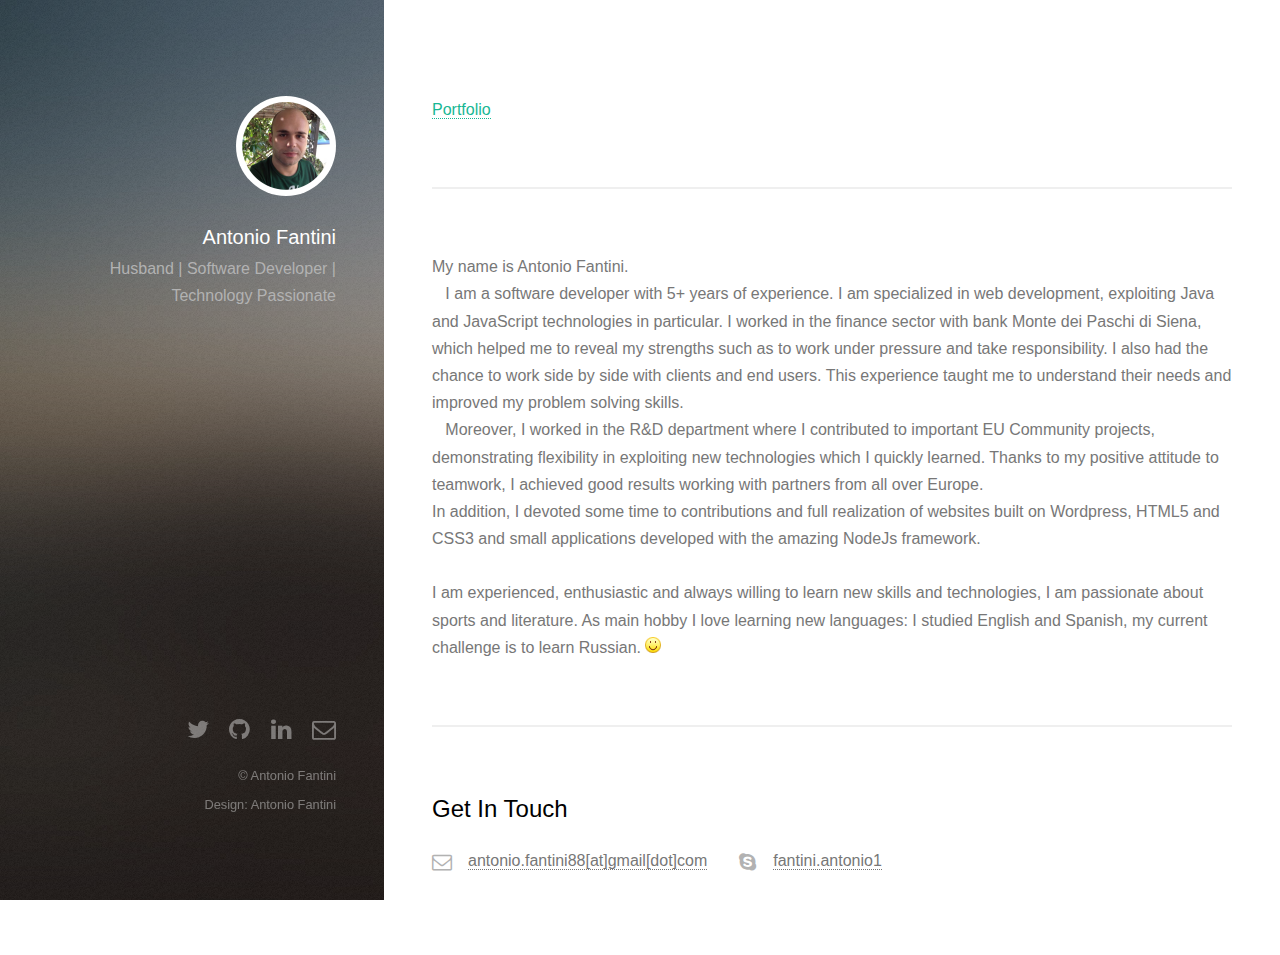
==== index.html @ 69f31829 "Commit" ====
<!DOCTYPE HTML>
<!--
	Strata by HTML5 UP
	html5up.net | @n33co
	Free for personal and commercial use under the CCA 3.0 license (html5up.net/license)
-->
<html>
	<head>
		<link rel="shortcut icon" href="images/me.png" />
		<title>Antonio Fantini</title>
		<meta charset="utf-8" />
		<meta name="viewport" content="width=device-width, initial-scale=1" />
		<meta name="description" content="Italy based software developer specialized in Java, JavaScript and websites realization" />
		<meta name="keywords" content="rimini, emilia romagna, programmatore, software, developer, website, siti web" />
		<meta name="author" content="Antonio Fantini" />
		<!--[if lte IE 8]><script src="assets/js/ie/html5shiv.js"></script><![endif]-->
		<link rel="stylesheet" href="assets/css/main.css" />
		<link rel="stylesheet" href="css/style.css">
		<!-- Bootstrap  
	<link rel="stylesheet" href="css/bootstrap.css"> -->
		<!--[if lte IE 8]><link rel="stylesheet" href="assets/css/ie8.css" /><![endif]-->
	</head>
	<style type="text/css">
		#smiley {
			content: '\1f603';
			color:yellow; /* yellow: not enough contrast with white background */
		}
		.icon-arrow-up:before {
  			content: '\e096';
		}
	</style>
	<body id="top">

		<!-- Header -->
			<header id="header">
				<a href="#" class="image avatar"><img src="images/me.png" alt="" /></a>
				<h1><strong>Antonio Fantini</strong> <br />
					<br />
				</h1>
				<p>
					Husband | Software Developer | Technology Passionate</p>
			</header>

		<!-- Main -->
			<div id="main">
			<a href="portfolio.html" >Portfolio</a>
				<!-- One -->
					<section id="one">
						<header class="major">
							My name is <strong>Antonio Fantini</strong>.
						</header>
						&nbsp;&nbsp;&nbsp;I am a software developer with 5+ years of experience. I am specialized in web development, exploiting <strong>Java</strong> and <strong>JavaScript</strong> technologies in particular.
 						I worked in the <strong>finance</strong> sector with bank Monte dei Paschi di Siena, which helped me to reveal my strengths such as to work under pressure and take responsibility.  I also had the chance to work side by side with clients and end users. This experience taught me to understand their needs and improved my problem solving skills.
 						<br/>
						&nbsp;&nbsp;&nbsp;Moreover, I worked in the <strong>R&D</strong> department where I contributed to important EU Community projects, demonstrating flexibility in exploiting new technologies which I quickly learned. Thanks to my positive attitude to teamwork, I achieved good results working with partners from all over Europe.
						<br/>
						In addition, I devoted some time to contributions and full realization of <strong>websites</strong> built on <strong>Wordpress</strong>, <strong>HTML5</strong> and <strong>CSS3</strong> and small applications developed with the amazing <strong>NodeJs</strong> framework.
						<br/> <br/>						
						I am experienced, enthusiastic and always willing to learn new skills and technologies, I am passionate about sports and literature. As main hobby I love learning new languages: I studied English and Spanish, my current challenge is to learn Russian. <img src ="images/smile_3.png"></img> 
						<!--Also I am proud contributor to <a href="#">Dynamic Duo</a> blog, of which I am founder, together with my colleague, mentor and close friend <a href="http://www.antonioscatoloni.it">Antonio Scatoloni</a>.</p> --> 
						
						<div class="gototop js-top">
							<a href="#" class="js-gotop"><i class="icon-arrow-up"></i></a>
						</div>
					</section>

					<section id="three">
						<h2>Get In Touch</h2>
							<div id="get-in-touch-block" class="4u$ 12u$(small)">
								<ul class="labeled-icons">
									<li>
									
										<h3 class="icon fa-envelope-o"><span class="label">Email</span></h3>
										<a href="mailto:antonio.fantini88@gmail.com">antonio.fantini88[at]gmail[dot]com</a>
									</li>
									
								</ul>

								<ul class="labeled-icons">
									
									<li>
									<h3 class="icon fa-skype"><span class="label">Skype</span></h3>
										<a href="skype:fantini.antonio1?chat">fantini.antonio1</a><br />
									</li>
								</ul>
							</div>
						</div>
					</section>

			</div>

		<!-- Footer -->
			<footer id="footer">
				<ul class="icons">
					<li><a href="https://twitter.com/AntonioFantini1" class="icon fa-twitter"><span class="label">Twitter</span></a></li>
					<li><a href="https://github.com/AntonioFantini" class="icon fa-github"><span class="label">Github</span></a></li>
					<li><a href="https://it.linkedin.com/in/antonio-fantini-a8190867" class="icon fa-linkedin"><span class="label">LinkedIn</span></a></li>
					<li><a href="mailto:antonio.fantini88@gmail.com" class="icon fa-envelope-o"><span class="label">Email</span></a></li>
				</ul>
				<ul class="copyright">
					<li>&copy; Antonio Fantini</li><li>Design: Antonio Fantini</li>
				</ul>
			</footer>

		<!-- Scripts -->
			<script src="assets/js/jquery.min.js"></script>
			<script src="assets/js/jquery.poptrox.min.js"></script>
			<script src="assets/js/skel.min.js"></script>
			<script src="assets/js/util.js"></script>
			<!--[if lte IE 8]><script src="assets/js/ie/respond.min.js"></script><![endif]-->
			<script src="assets/js/main.js"></script>
			<script src="js/jquery.easing.1.3.js"></script>
	<!-- Bootstrap -->
	<script src="js/bootstrap.min.js"></script>
			<!-- Waypoints -->
	<script src="js/jquery.waypoints.min.js"></script>
	<!-- Carousel -->
	<script src="js/owl.carousel.min.js"></script>
	<!-- countTo -->
	<script src="js/jquery.countTo.js"></script>
	<!-- Magnific Popup -->
	<script src="js/jquery.magnific-popup.min.js"></script>
	<script src="js/magnific-popup-options.js"></script>
				<!-- Main -->
			<script src="js/main.js"></script>

	</body>
</html>
---- assets/css/main.css ----
@import url("font-awesome.min.css");
@import url("http://fonts.googleapis.com/css?family=Source+Sans+Pro:400,400italic");

/*
	Strata by HTML5 UP
	html5up.net | @n33co
	Free for personal and commercial use under the CCA 3.0 license (html5up.net/license)
*/

/* Reset */

	html, body, div, span, applet, object, iframe, h1, h2, h3, h4, h5, h6, p, blockquote, pre, a, abbr, acronym, address, big, cite, code, del, dfn, em, img, ins, kbd, q, s, samp, small, strike, strong, sub, sup, tt, var, b, u, i, center, dl, dt, dd, ol, ul, li, fieldset, form, label, legend, table, caption, tbody, tfoot, thead, tr, th, td, article, aside, canvas, details, embed, figure, figcaption, footer, header, hgroup, menu, nav, output, ruby, section, summary, time, mark, audio, video {
		margin: 0;
		padding: 0;
		border: 0;
		font-size: 100%;
		font: inherit;
		vertical-align: baseline;
	}

	article, aside, details, figcaption, figure, footer, header, hgroup, menu, nav, section {
		display: block;
	}

	body {
		line-height: 1;
	}

	ol, ul {
		list-style: none;
	}

	blockquote, q {
		quotes: none;
	}

	blockquote:before, blockquote:after, q:before, q:after {
		content: '';
		content: none;
	}

	table {
		border-collapse: collapse;
		border-spacing: 0;
	}

	body {
		-webkit-text-size-adjust: none;
	}

/* Box Model */

	*, *:before, *:after {
		-moz-box-sizing: border-box;
		-webkit-box-sizing: border-box;
		box-sizing: border-box;
	}

/* Containers */

	.container {
		margin-left: auto;
		margin-right: auto;
	}

	.container.\31 25\25 {
		width: 100%;
		max-width: 1200px;
		min-width: 960px;
	}

	.container.\37 5\25 {
		width: 720px;
	}

	.container.\35 0\25 {
		width: 480px;
	}

	.container.\32 5\25 {
		width: 240px;
	}

	.container {
		width: 960px;
	}

	@media screen and (max-width: 1800px) {

		.container.\31 25\25 {
			width: 100%;
			max-width: 1200px;
			min-width: 960px;
		}

		.container.\37 5\25 {
			width: 720px;
		}

		.container.\35 0\25 {
			width: 480px;
		}

		.container.\32 5\25 {
			width: 240px;
		}

		.container {
			width: 960px;
		}

	}

	@media screen and (max-width: 1280px) {

		.container.\31 25\25 {
			width: 100%;
			max-width: 1200px;
			min-width: 960px;
		}

		.container.\37 5\25 {
			width: 720px;
		}

		.container.\35 0\25 {
			width: 480px;
		}

		.container.\32 5\25 {
			width: 240px;
		}

		.container {
			width: 960px;
		}

	}

	@media screen and (max-width: 980px) {

		.container.\31 25\25 {
			width: 100%;
			max-width: 1200px;
			min-width: 960px;
		}

		.container.\37 5\25 {
			width: 720px;
		}

		.container.\35 0\25 {
			width: 480px;
		}

		.container.\32 5\25 {
			width: 240px;
		}

		.container {
			width: 960px;
		}

	}

	@media screen and (max-width: 736px) {

		.container.\31 25\25 {
			width: 100%;
			max-width: 1200px;
			min-width: 960px;
		}

		.container.\37 5\25 {
			width: 720px;
		}

		.container.\35 0\25 {
			width: 480px;
		}

		.container.\32 5\25 {
			width: 240px;
		}

		.container {
			width: 960px;
		}

	}

	@media screen and (max-width: 480px) {

		.container.\31 25\25 {
			width: 100%;
			max-width: 1200px;
			min-width: 960px;
		}

		.container.\37 5\25 {
			width: 720px;
		}

		.container.\35 0\25 {
			width: 480px;
		}

		.container.\32 5\25 {
			width: 240px;
		}

		.container {
			width: 960px;
		}

	}

/* Grid */

	.row {
		border-bottom: solid 1px transparent;
		-moz-box-sizing: border-box;
		-webkit-box-sizing: border-box;
		box-sizing: border-box;
	}

	.row > * {
		float: left;
		-moz-box-sizing: border-box;
		-webkit-box-sizing: border-box;
		box-sizing: border-box;
	}

	.row:after, .row:before {
		content: '';
		display: block;
		clear: both;
		height: 0;
	}

	.row.uniform > * > :first-child {
		margin-top: 0;
	}

	.row.uniform > * > :last-child {
		margin-bottom: 0;
	}

	.row.\30 \25 > * {
		padding: 0 0 0 0em;
	}

	.row.\30 \25 {
		margin: 0 0 -1px 0em;
	}

	.row.uniform.\30 \25 > * {
		padding: 0em 0 0 0em;
	}

	.row.uniform.\30 \25 {
		margin: 0em 0 -1px 0em;
	}

	.row > * {
		padding: 0 0 0 2.5em;
	}

	.row {
		margin: 0 0 -1px -2.5em;
	}

	.row.uniform > * {
		padding: 2.5em 0 0 2.5em;
	}

	.row.uniform {
		margin: -2.5em 0 -1px -2.5em;
	}

	.row.\32 00\25 > * {
		padding: 0 0 0 5em;
	}

	.row.\32 00\25 {
		margin: 0 0 -1px -5em;
	}

	.row.uniform.\32 00\25 > * {
		padding: 5em 0 0 5em;
	}

	.row.uniform.\32 00\25 {
		margin: -5em 0 -1px -5em;
	}

	.row.\31 50\25 > * {
		padding: 0 0 0 3.75em;
	}

	.row.\31 50\25 {
		margin: 0 0 -1px -3.75em;
	}

	.row.uniform.\31 50\25 > * {
		padding: 3.75em 0 0 3.75em;
	}

	.row.uniform.\31 50\25 {
		margin: -3.75em 0 -1px -3.75em;
	}

	.row.\35 0\25 > * {
		padding: 0 0 0 1.25em;
	}

	.row.\35 0\25 {
		margin: 0 0 -1px -1.25em;
	}

	.row.uniform.\35 0\25 > * {
		padding: 1.25em 0 0 1.25em;
	}

	.row.uniform.\35 0\25 {
		margin: -1.25em 0 -1px -1.25em;
	}

	.row.\32 5\25 > * {
		padding: 0 0 0 0.625em;
	}

	.row.\32 5\25 {
		margin: 0 0 -1px -0.625em;
	}

	.row.uniform.\32 5\25 > * {
		padding: 0.625em 0 0 0.625em;
	}

	.row.uniform.\32 5\25 {
		margin: -0.625em 0 -1px -0.625em;
	}

	.\31 2u, .\31 2u\24 {
		width: 100%;
		clear: none;
		margin-left: 0;
	}

	.\31 1u, .\31 1u\24 {
		width: 91.6666666667%;
		clear: none;
		margin-left: 0;
	}

	.\31 0u, .\31 0u\24 {
		width: 83.3333333333%;
		clear: none;
		margin-left: 0;
	}

	.\39 u, .\39 u\24 {
		width: 75%;
		clear: none;
		margin-left: 0;
	}

	.\38 u, .\38 u\24 {
		width: 66.6666666667%;
		clear: none;
		margin-left: 0;
	}

	.\37 u, .\37 u\24 {
		width: 58.3333333333%;
		clear: none;
		margin-left: 0;
	}

	.\36 u, .\36 u\24 {
		width: 50%;
		clear: none;
		margin-left: 0;
	}

	.\35 u, .\35 u\24 {
		width: 41.6666666667%;
		clear: none;
		margin-left: 0;
	}

	.\34 u, .\34 u\24 {
		width: 33.3333333333%;
		clear: none;
		margin-left: 0;
	}

	.\33 u, .\33 u\24 {
		width: 25%;
		clear: none;
		margin-left: 0;
	}

	.\32 u, .\32 u\24 {
		width: 16.6666666667%;
		clear: none;
		margin-left: 0;
	}

	.\31 u, .\31 u\24 {
		width: 8.3333333333%;
		clear: none;
		margin-left: 0;
	}

	.\31 2u\24 + *,
	.\31 1u\24 + *,
	.\31 0u\24 + *,
	.\39 u\24 + *,
	.\38 u\24 + *,
	.\37 u\24 + *,
	.\36 u\24 + *,
	.\35 u\24 + *,
	.\34 u\24 + *,
	.\33 u\24 + *,
	.\32 u\24 + *,
	.\31 u\24 + * {
		clear: left;
	}

	.\-11u {
		margin-left: 91.66667%;
	}

	.\-10u {
		margin-left: 83.33333%;
	}

	.\-9u {
		margin-left: 75%;
	}

	.\-8u {
		margin-left: 66.66667%;
	}

	.\-7u {
		margin-left: 58.33333%;
	}

	.\-6u {
		margin-left: 50%;
	}

	.\-5u {
		margin-left: 41.66667%;
	}

	.\-4u {
		margin-left: 33.33333%;
	}

	.\-3u {
		margin-left: 25%;
	}

	.\-2u {
		margin-left: 16.66667%;
	}

	.\-1u {
		margin-left: 8.33333%;
	}

	@media screen and (max-width: 1800px) {

		.row > * {
			padding: 0 0 0 2.5em;
		}

		.row {
			margin: 0 0 -1px -2.5em;
		}

		.row.uniform > * {
			padding: 2.5em 0 0 2.5em;
		}

		.row.uniform {
			margin: -2.5em 0 -1px -2.5em;
		}

		.row.\32 00\25 > * {
			padding: 0 0 0 5em;
		}

		.row.\32 00\25 {
			margin: 0 0 -1px -5em;
		}

		.row.uniform.\32 00\25 > * {
			padding: 5em 0 0 5em;
		}

		.row.uniform.\32 00\25 {
			margin: -5em 0 -1px -5em;
		}

		.row.\31 50\25 > * {
			padding: 0 0 0 3.75em;
		}

		.row.\31 50\25 {
			margin: 0 0 -1px -3.75em;
		}

		.row.uniform.\31 50\25 > * {
			padding: 3.75em 0 0 3.75em;
		}

		.row.uniform.\31 50\25 {
			margin: -3.75em 0 -1px -3.75em;
		}

		.row.\35 0\25 > * {
			padding: 0 0 0 1.25em;
		}

		.row.\35 0\25 {
			margin: 0 0 -1px -1.25em;
		}

		.row.uniform.\35 0\25 > * {
			padding: 1.25em 0 0 1.25em;
		}

		.row.uniform.\35 0\25 {
			margin: -1.25em 0 -1px -1.25em;
		}

		.row.\32 5\25 > * {
			padding: 0 0 0 0.625em;
		}

		.row.\32 5\25 {
			margin: 0 0 -1px -0.625em;
		}

		.row.uniform.\32 5\25 > * {
			padding: 0.625em 0 0 0.625em;
		}

		.row.uniform.\32 5\25 {
			margin: -0.625em 0 -1px -0.625em;
		}

		.\31 2u\28xlarge\29, .\31 2u\24\28xlarge\29 {
			width: 100%;
			clear: none;
			margin-left: 0;
		}

		.\31 1u\28xlarge\29, .\31 1u\24\28xlarge\29 {
			width: 91.6666666667%;
			clear: none;
			margin-left: 0;
		}

		.\31 0u\28xlarge\29, .\31 0u\24\28xlarge\29 {
			width: 83.3333333333%;
			clear: none;
			margin-left: 0;
		}

		.\39 u\28xlarge\29, .\39 u\24\28xlarge\29 {
			width: 75%;
			clear: none;
			margin-left: 0;
		}

		.\38 u\28xlarge\29, .\38 u\24\28xlarge\29 {
			width: 66.6666666667%;
			clear: none;
			margin-left: 0;
		}

		.\37 u\28xlarge\29, .\37 u\24\28xlarge\29 {
			width: 58.3333333333%;
			clear: none;
			margin-left: 0;
		}

		.\36 u\28xlarge\29, .\36 u\24\28xlarge\29 {
			width: 50%;
			clear: none;
			margin-left: 0;
		}

		.\35 u\28xlarge\29, .\35 u\24\28xlarge\29 {
			width: 41.6666666667%;
			clear: none;
			margin-left: 0;
		}

		.\34 u\28xlarge\29, .\34 u\24\28xlarge\29 {
			width: 33.3333333333%;
			clear: none;
			margin-left: 0;
		}

		.\33 u\28xlarge\29, .\33 u\24\28xlarge\29 {
			width: 25%;
			clear: none;
			margin-left: 0;
		}

		.\32 u\28xlarge\29, .\32 u\24\28xlarge\29 {
			width: 16.6666666667%;
			clear: none;
			margin-left: 0;
		}

		.\31 u\28xlarge\29, .\31 u\24\28xlarge\29 {
			width: 8.3333333333%;
			clear: none;
			margin-left: 0;
		}

		.\31 2u\24\28xlarge\29 + *,
		.\31 1u\24\28xlarge\29 + *,
		.\31 0u\24\28xlarge\29 + *,
		.\39 u\24\28xlarge\29 + *,
		.\38 u\24\28xlarge\29 + *,
		.\37 u\24\28xlarge\29 + *,
		.\36 u\24\28xlarge\29 + *,
		.\35 u\24\28xlarge\29 + *,
		.\34 u\24\28xlarge\29 + *,
		.\33 u\24\28xlarge\29 + *,
		.\32 u\24\28xlarge\29 + *,
		.\31 u\24\28xlarge\29 + * {
			clear: left;
		}

		.\-11u\28xlarge\29 {
			margin-left: 91.66667%;
		}

		.\-10u\28xlarge\29 {
			margin-left: 83.33333%;
		}

		.\-9u\28xlarge\29 {
			margin-left: 75%;
		}

		.\-8u\28xlarge\29 {
			margin-left: 66.66667%;
		}

		.\-7u\28xlarge\29 {
			margin-left: 58.33333%;
		}

		.\-6u\28xlarge\29 {
			margin-left: 50%;
		}

		.\-5u\28xlarge\29 {
			margin-left: 41.66667%;
		}

		.\-4u\28xlarge\29 {
			margin-left: 33.33333%;
		}

		.\-3u\28xlarge\29 {
			margin-left: 25%;
		}

		.\-2u\28xlarge\29 {
			margin-left: 16.66667%;
		}

		.\-1u\28xlarge\29 {
			margin-left: 8.33333%;
		}

	}

	@media screen and (max-width: 1280px) {

		.row > * {
			padding: 0 0 0 2em;
		}

		.row {
			margin: 0 0 -1px -2em;
		}

		.row.uniform > * {
			padding: 2em 0 0 2em;
		}

		.row.uniform {
			margin: -2em 0 -1px -2em;
		}

		.row.\32 00\25 > * {
			padding: 0 0 0 4em;
		}

		.row.\32 00\25 {
			margin: 0 0 -1px -4em;
		}

		.row.uniform.\32 00\25 > * {
			padding: 4em 0 0 4em;
		}

		.row.uniform.\32 00\25 {
			margin: -4em 0 -1px -4em;
		}

		.row.\31 50\25 > * {
			padding: 0 0 0 3em;
		}

		.row.\31 50\25 {
			margin: 0 0 -1px -3em;
		}

		.row.uniform.\31 50\25 > * {
			padding: 3em 0 0 3em;
		}

		.row.uniform.\31 50\25 {
			margin: -3em 0 -1px -3em;
		}

		.row.\35 0\25 > * {
			padding: 0 0 0 1em;
		}

		.row.\35 0\25 {
			margin: 0 0 -1px -1em;
		}

		.row.uniform.\35 0\25 > * {
			padding: 1em 0 0 1em;
		}

		.row.uniform.\35 0\25 {
			margin: -1em 0 -1px -1em;
		}

		.row.\32 5\25 > * {
			padding: 0 0 0 0.5em;
		}

		.row.\32 5\25 {
			margin: 0 0 -1px -0.5em;
		}

		.row.uniform.\32 5\25 > * {
			padding: 0.5em 0 0 0.5em;
		}

		.row.uniform.\32 5\25 {
			margin: -0.5em 0 -1px -0.5em;
		}

		.\31 2u\28large\29, .\31 2u\24\28large\29 {
			width: 100%;
			clear: none;
			margin-left: 0;
		}

		.\31 1u\28large\29, .\31 1u\24\28large\29 {
			width: 91.6666666667%;
			clear: none;
			margin-left: 0;
		}

		.\31 0u\28large\29, .\31 0u\24\28large\29 {
			width: 83.3333333333%;
			clear: none;
			margin-left: 0;
		}

		.\39 u\28large\29, .\39 u\24\28large\29 {
			width: 75%;
			clear: none;
			margin-left: 0;
		}

		.\38 u\28large\29, .\38 u\24\28large\29 {
			width: 66.6666666667%;
			clear: none;
			margin-left: 0;
		}

		.\37 u\28large\29, .\37 u\24\28large\29 {
			width: 58.3333333333%;
			clear: none;
			margin-left: 0;
		}

		.\36 u\28large\29, .\36 u\24\28large\29 {
			width: 50%;
			clear: none;
			margin-left: 0;
		}

		.\35 u\28large\29, .\35 u\24\28large\29 {
			width: 41.6666666667%;
			clear: none;
			margin-left: 0;
		}

		.\34 u\28large\29, .\34 u\24\28large\29 {
			width: 33.3333333333%;
			clear: none;
			margin-left: 0;
		}

		.\33 u\28large\29, .\33 u\24\28large\29 {
			width: 25%;
			clear: none;
			margin-left: 0;
		}

		.\32 u\28large\29, .\32 u\24\28large\29 {
			width: 16.6666666667%;
			clear: none;
			margin-left: 0;
		}

		.\31 u\28large\29, .\31 u\24\28large\29 {
			width: 8.3333333333%;
			clear: none;
			margin-left: 0;
		}

		.\31 2u\24\28large\29 + *,
		.\31 1u\24\28large\29 + *,
		.\31 0u\24\28large\29 + *,
		.\39 u\24\28large\29 + *,
		.\38 u\24\28large\29 + *,
		.\37 u\24\28large\29 + *,
		.\36 u\24\28large\29 + *,
		.\35 u\24\28large\29 + *,
		.\34 u\24\28large\29 + *,
		.\33 u\24\28large\29 + *,
		.\32 u\24\28large\29 + *,
		.\31 u\24\28large\29 + * {
			clear: left;
		}

		.\-11u\28large\29 {
			margin-left: 91.66667%;
		}

		.\-10u\28large\29 {
			margin-left: 83.33333%;
		}

		.\-9u\28large\29 {
			margin-left: 75%;
		}

		.\-8u\28large\29 {
			margin-left: 66.66667%;
		}

		.\-7u\28large\29 {
			margin-left: 58.33333%;
		}

		.\-6u\28large\29 {
			margin-left: 50%;
		}

		.\-5u\28large\29 {
			margin-left: 41.66667%;
		}

		.\-4u\28large\29 {
			margin-left: 33.33333%;
		}

		.\-3u\28large\29 {
			margin-left: 25%;
		}

		.\-2u\28large\29 {
			margin-left: 16.66667%;
		}

		.\-1u\28large\29 {
			margin-left: 8.33333%;
		}

	}

	@media screen and (max-width: 980px) {

		.row > * {
			padding: 0 0 0 2em;
		}

		.row {
			margin: 0 0 -1px -2em;
		}

		.row.uniform > * {
			padding: 2em 0 0 2em;
		}

		.row.uniform {
			margin: -2em 0 -1px -2em;
		}

		.row.\32 00\25 > * {
			padding: 0 0 0 4em;
		}

		.row.\32 00\25 {
			margin: 0 0 -1px -4em;
		}

		.row.uniform.\32 00\25 > * {
			padding: 4em 0 0 4em;
		}

		.row.uniform.\32 00\25 {
			margin: -4em 0 -1px -4em;
		}

		.row.\31 50\25 > * {
			padding: 0 0 0 3em;
		}

		.row.\31 50\25 {
			margin: 0 0 -1px -3em;
		}

		.row.uniform.\31 50\25 > * {
			padding: 3em 0 0 3em;
		}

		.row.uniform.\31 50\25 {
			margin: -3em 0 -1px -3em;
		}

		.row.\35 0\25 > * {
			padding: 0 0 0 1em;
		}

		.row.\35 0\25 {
			margin: 0 0 -1px -1em;
		}

		.row.uniform.\35 0\25 > * {
			padding: 1em 0 0 1em;
		}

		.row.uniform.\35 0\25 {
			margin: -1em 0 -1px -1em;
		}

		.row.\32 5\25 > * {
			padding: 0 0 0 0.5em;
		}

		.row.\32 5\25 {
			margin: 0 0 -1px -0.5em;
		}

		.row.uniform.\32 5\25 > * {
			padding: 0.5em 0 0 0.5em;
		}

		.row.uniform.\32 5\25 {
			margin: -0.5em 0 -1px -0.5em;
		}

		.\31 2u\28medium\29, .\31 2u\24\28medium\29 {
			width: 100%;
			clear: none;
			margin-left: 0;
		}

		.\31 1u\28medium\29, .\31 1u\24\28medium\29 {
			width: 91.6666666667%;
			clear: none;
			margin-left: 0;
		}

		.\31 0u\28medium\29, .\31 0u\24\28medium\29 {
			width: 83.3333333333%;
			clear: none;
			margin-left: 0;
		}

		.\39 u\28medium\29, .\39 u\24\28medium\29 {
			width: 75%;
			clear: none;
			margin-left: 0;
		}

		.\38 u\28medium\29, .\38 u\24\28medium\29 {
			width: 66.6666666667%;
			clear: none;
			margin-left: 0;
		}

		.\37 u\28medium\29, .\37 u\24\28medium\29 {
			width: 58.3333333333%;
			clear: none;
			margin-left: 0;
		}

		.\36 u\28medium\29, .\36 u\24\28medium\29 {
			width: 50%;
			clear: none;
			margin-left: 0;
		}

		.\35 u\28medium\29, .\35 u\24\28medium\29 {
			width: 41.6666666667%;
			clear: none;
			margin-left: 0;
		}

		.\34 u\28medium\29, .\34 u\24\28medium\29 {
			width: 33.3333333333%;
			clear: none;
			margin-left: 0;
		}

		.\33 u\28medium\29, .\33 u\24\28medium\29 {
			width: 25%;
			clear: none;
			margin-left: 0;
		}

		.\32 u\28medium\29, .\32 u\24\28medium\29 {
			width: 16.6666666667%;
			clear: none;
			margin-left: 0;
		}

		.\31 u\28medium\29, .\31 u\24\28medium\29 {
			width: 8.3333333333%;
			clear: none;
			margin-left: 0;
		}

		.\31 2u\24\28medium\29 + *,
		.\31 1u\24\28medium\29 + *,
		.\31 0u\24\28medium\29 + *,
		.\39 u\24\28medium\29 + *,
		.\38 u\24\28medium\29 + *,
		.\37 u\24\28medium\29 + *,
		.\36 u\24\28medium\29 + *,
		.\35 u\24\28medium\29 + *,
		.\34 u\24\28medium\29 + *,
		.\33 u\24\28medium\29 + *,
		.\32 u\24\28medium\29 + *,
		.\31 u\24\28medium\29 + * {
			clear: left;
		}

		.\-11u\28medium\29 {
			margin-left: 91.66667%;
		}

		.\-10u\28medium\29 {
			margin-left: 83.33333%;
		}

		.\-9u\28medium\29 {
			margin-left: 75%;
		}

		.\-8u\28medium\29 {
			margin-left: 66.66667%;
		}

		.\-7u\28medium\29 {
			margin-left: 58.33333%;
		}

		.\-6u\28medium\29 {
			margin-left: 50%;
		}

		.\-5u\28medium\29 {
			margin-left: 41.66667%;
		}

		.\-4u\28medium\29 {
			margin-left: 33.33333%;
		}

		.\-3u\28medium\29 {
			margin-left: 25%;
		}

		.\-2u\28medium\29 {
			margin-left: 16.66667%;
		}

		.\-1u\28medium\29 {
			margin-left: 8.33333%;
		}

	}

	@media screen and (max-width: 736px) {

		.row > * {
			padding: 0 0 0 1.5em;
		}

		.row {
			margin: 0 0 -1px -1.5em;
		}

		.row.uniform > * {
			padding: 1.5em 0 0 1.5em;
		}

		.row.uniform {
			margin: -1.5em 0 -1px -1.5em;
		}

		.row.\32 00\25 > * {
			padding: 0 0 0 3em;
		}

		.row.\32 00\25 {
			margin: 0 0 -1px -3em;
		}

		.row.uniform.\32 00\25 > * {
			padding: 3em 0 0 3em;
		}

		.row.uniform.\32 00\25 {
			margin: -3em 0 -1px -3em;
		}

		.row.\31 50\25 > * {
			padding: 0 0 0 2.25em;
		}

		.row.\31 50\25 {
			margin: 0 0 -1px -2.25em;
		}

		.row.uniform.\31 50\25 > * {
			padding: 2.25em 0 0 2.25em;
		}

		.row.uniform.\31 50\25 {
			margin: -2.25em 0 -1px -2.25em;
		}

		.row.\35 0\25 > * {
			padding: 0 0 0 0.75em;
		}

		.row.\35 0\25 {
			margin: 0 0 -1px -0.75em;
		}

		.row.uniform.\35 0\25 > * {
			padding: 0.75em 0 0 0.75em;
		}

		.row.uniform.\35 0\25 {
			margin: -0.75em 0 -1px -0.75em;
		}

		.row.\32 5\25 > * {
			padding: 0 0 0 0.375em;
		}

		.row.\32 5\25 {
			margin: 0 0 -1px -0.375em;
		}

		.row.uniform.\32 5\25 > * {
			padding: 0.375em 0 0 0.375em;
		}

		.row.uniform.\32 5\25 {
			margin: -0.375em 0 -1px -0.375em;
		}

		.\31 2u\28small\29, .\31 2u\24\28small\29 {
			width: 100%;
			clear: none;
			margin-left: 0;
		}

		.\31 1u\28small\29, .\31 1u\24\28small\29 {
			width: 91.6666666667%;
			clear: none;
			margin-left: 0;
		}

		.\31 0u\28small\29, .\31 0u\24\28small\29 {
			width: 83.3333333333%;
			clear: none;
			margin-left: 0;
		}

		.\39 u\28small\29, .\39 u\24\28small\29 {
			width: 75%;
			clear: none;
			margin-left: 0;
		}

		.\38 u\28small\29, .\38 u\24\28small\29 {
			width: 66.6666666667%;
			clear: none;
			margin-left: 0;
		}

		.\37 u\28small\29, .\37 u\24\28small\29 {
			width: 58.3333333333%;
			clear: none;
			margin-left: 0;
		}

		.\36 u\28small\29, .\36 u\24\28small\29 {
			width: 50%;
			clear: none;
			margin-left: 0;
		}

		.\35 u\28small\29, .\35 u\24\28small\29 {
			width: 41.6666666667%;
			clear: none;
			margin-left: 0;
		}

		.\34 u\28small\29, .\34 u\24\28small\29 {
			width: 33.3333333333%;
			clear: none;
			margin-left: 0;
		}

		.\33 u\28small\29, .\33 u\24\28small\29 {
			width: 25%;
			clear: none;
			margin-left: 0;
		}

		.\32 u\28small\29, .\32 u\24\28small\29 {
			width: 16.6666666667%;
			clear: none;
			margin-left: 0;
		}

		.\31 u\28small\29, .\31 u\24\28small\29 {
			width: 8.3333333333%;
			clear: none;
			margin-left: 0;
		}

		.\31 2u\24\28small\29 + *,
		.\31 1u\24\28small\29 + *,
		.\31 0u\24\28small\29 + *,
		.\39 u\24\28small\29 + *,
		.\38 u\24\28small\29 + *,
		.\37 u\24\28small\29 + *,
		.\36 u\24\28small\29 + *,
		.\35 u\24\28small\29 + *,
		.\34 u\24\28small\29 + *,
		.\33 u\24\28small\29 + *,
		.\32 u\24\28small\29 + *,
		.\31 u\24\28small\29 + * {
			clear: left;
		}

		.\-11u\28small\29 {
			margin-left: 91.66667%;
		}

		.\-10u\28small\29 {
			margin-left: 83.33333%;
		}

		.\-9u\28small\29 {
			margin-left: 75%;
		}

		.\-8u\28small\29 {
			margin-left: 66.66667%;
		}

		.\-7u\28small\29 {
			margin-left: 58.33333%;
		}

		.\-6u\28small\29 {
			margin-left: 50%;
		}

		.\-5u\28small\29 {
			margin-left: 41.66667%;
		}

		.\-4u\28small\29 {
			margin-left: 33.33333%;
		}

		.\-3u\28small\29 {
			margin-left: 25%;
		}

		.\-2u\28small\29 {
			margin-left: 16.66667%;
		}

		.\-1u\28small\29 {
			margin-left: 8.33333%;
		}

	}

	@media screen and (max-width: 480px) {

		.row > * {
			padding: 0 0 0 1.5em;
		}

		.row {
			margin: 0 0 -1px -1.5em;
		}

		.row.uniform > * {
			padding: 1.5em 0 0 1.5em;
		}

		.row.uniform {
			margin: -1.5em 0 -1px -1.5em;
		}

		.row.\32 00\25 > * {
			padding: 0 0 0 3em;
		}

		.row.\32 00\25 {
			margin: 0 0 -1px -3em;
		}

		.row.uniform.\32 00\25 > * {
			padding: 3em 0 0 3em;
		}

		.row.uniform.\32 00\25 {
			margin: -3em 0 -1px -3em;
		}

		.row.\31 50\25 > * {
			padding: 0 0 0 2.25em;
		}

		.row.\31 50\25 {
			margin: 0 0 -1px -2.25em;
		}

		.row.uniform.\31 50\25 > * {
			padding: 2.25em 0 0 2.25em;
		}

		.row.uniform.\31 50\25 {
			margin: -2.25em 0 -1px -2.25em;
		}

		.row.\35 0\25 > * {
			padding: 0 0 0 0.75em;
		}

		.row.\35 0\25 {
			margin: 0 0 -1px -0.75em;
		}

		.row.uniform.\35 0\25 > * {
			padding: 0.75em 0 0 0.75em;
		}

		.row.uniform.\35 0\25 {
			margin: -0.75em 0 -1px -0.75em;
		}

		.row.\32 5\25 > * {
			padding: 0 0 0 0.375em;
		}

		.row.\32 5\25 {
			margin: 0 0 -1px -0.375em;
		}

		.row.uniform.\32 5\25 > * {
			padding: 0.375em 0 0 0.375em;
		}

		.row.uniform.\32 5\25 {
			margin: -0.375em 0 -1px -0.375em;
		}

		.\31 2u\28xsmall\29, .\31 2u\24\28xsmall\29 {
			width: 100%;
			clear: none;
			margin-left: 0;
		}

		.\31 1u\28xsmall\29, .\31 1u\24\28xsmall\29 {
			width: 91.6666666667%;
			clear: none;
			margin-left: 0;
		}

		.\31 0u\28xsmall\29, .\31 0u\24\28xsmall\29 {
			width: 83.3333333333%;
			clear: none;
			margin-left: 0;
		}

		.\39 u\28xsmall\29, .\39 u\24\28xsmall\29 {
			width: 75%;
			clear: none;
			margin-left: 0;
		}

		.\38 u\28xsmall\29, .\38 u\24\28xsmall\29 {
			width: 66.6666666667%;
			clear: none;
			margin-left: 0;
		}

		.\37 u\28xsmall\29, .\37 u\24\28xsmall\29 {
			width: 58.3333333333%;
			clear: none;
			margin-left: 0;
		}

		.\36 u\28xsmall\29, .\36 u\24\28xsmall\29 {
			width: 50%;
			clear: none;
			margin-left: 0;
		}

		.\35 u\28xsmall\29, .\35 u\24\28xsmall\29 {
			width: 41.6666666667%;
			clear: none;
			margin-left: 0;
		}

		.\34 u\28xsmall\29, .\34 u\24\28xsmall\29 {
			width: 33.3333333333%;
			clear: none;
			margin-left: 0;
		}

		.\33 u\28xsmall\29, .\33 u\24\28xsmall\29 {
			width: 25%;
			clear: none;
			margin-left: 0;
		}

		.\32 u\28xsmall\29, .\32 u\24\28xsmall\29 {
			width: 16.6666666667%;
			clear: none;
			margin-left: 0;
		}

		.\31 u\28xsmall\29, .\31 u\24\28xsmall\29 {
			width: 8.3333333333%;
			clear: none;
			margin-left: 0;
		}

		.\31 2u\24\28xsmall\29 + *,
		.\31 1u\24\28xsmall\29 + *,
		.\31 0u\24\28xsmall\29 + *,
		.\39 u\24\28xsmall\29 + *,
		.\38 u\24\28xsmall\29 + *,
		.\37 u\24\28xsmall\29 + *,
		.\36 u\24\28xsmall\29 + *,
		.\35 u\24\28xsmall\29 + *,
		.\34 u\24\28xsmall\29 + *,
		.\33 u\24\28xsmall\29 + *,
		.\32 u\24\28xsmall\29 + *,
		.\31 u\24\28xsmall\29 + * {
			clear: left;
		}

		.\-11u\28xsmall\29 {
			margin-left: 91.66667%;
		}

		.\-10u\28xsmall\29 {
			margin-left: 83.33333%;
		}

		.\-9u\28xsmall\29 {
			margin-left: 75%;
		}

		.\-8u\28xsmall\29 {
			margin-left: 66.66667%;
		}

		.\-7u\28xsmall\29 {
			margin-left: 58.33333%;
		}

		.\-6u\28xsmall\29 {
			margin-left: 50%;
		}

		.\-5u\28xsmall\29 {
			margin-left: 41.66667%;
		}

		.\-4u\28xsmall\29 {
			margin-left: 33.33333%;
		}

		.\-3u\28xsmall\29 {
			margin-left: 25%;
		}

		.\-2u\28xsmall\29 {
			margin-left: 16.66667%;
		}

		.\-1u\28xsmall\29 {
			margin-left: 8.33333%;
		}

	}

/* Basic */

	body {
		background: #fff;
	}

		body.is-loading *, body.is-loading *:before, body.is-loading *:after {
			-moz-animation: none !important;
			-webkit-animation: none !important;
			-ms-animation: none !important;
			animation: none !important;
			-moz-transition: none !important;
			-webkit-transition: none !important;
			-ms-transition: none !important;
			transition: none !important;
		}

	body, input, select, textarea {
		color: #a2a2a2;
		font-family: "Source Sans Pro", Helvetica, sans-serif;
		font-size: 16pt;
		font-weight: 400;
		line-height: 1.75em;
	}

	a {
		-moz-transition: color 0.2s ease-in-out, border-color 0.2s ease-in-out;
		-webkit-transition: color 0.2s ease-in-out, border-color 0.2s ease-in-out;
		-ms-transition: color 0.2s ease-in-out, border-color 0.2s ease-in-out;
		transition: color 0.2s ease-in-out, border-color 0.2s ease-in-out;
		border-bottom: dotted 1px;
		color: #49bf9d;
		text-decoration: none;
	}

		a:hover {
			border-bottom-color: transparent;
			color: #49bf9d !important;
			text-decoration: none;
		}

	strong, b {
		color: #787878;
		font-weight: 400;
	}

	em, i {
		font-style: italic;
	}

	p {
		margin: 0 0 2em 0;
	}

	h1, h2, h3, h4, h5, h6 {
		color: #787878;
		font-weight: 400;
		line-height: 1em;
		margin: 0 0 1em 0;
	}

		h1 a, h2 a, h3 a, h4 a, h5 a, h6 a {
			color: inherit;
			text-decoration: none;
		}

	h1 {
		font-size: 2em;
		line-height: 1.5em;
	}

	h2 {
		font-size: 1.5em;
		line-height: 1.5em;
	}

	h3 {
		font-size: 1.25em;
		line-height: 1.5em;
	}

	h4 {
		font-size: 1.1em;
		line-height: 1.5em;
	}

	h5 {
		font-size: 0.9em;
		line-height: 1.5em;
	}

	h6 {
		font-size: 0.7em;
		line-height: 1.5em;
	}

	sub {
		font-size: 0.8em;
		position: relative;
		top: 0.5em;
	}

	sup {
		font-size: 0.8em;
		position: relative;
		top: -0.5em;
	}

	hr {
		border: 0;
		border-bottom: solid 2px #efefef;
		margin: 2em 0;
	}

		hr.major {
			margin: 3em 0;
		}

	blockquote {
		border-left: solid 6px #efefef;
		font-style: italic;
		margin: 0 0 2em 0;
		padding: 0.5em 0 0.5em 1.5em;
	}

	code {
		background: #f7f7f7;
		border-radius: 0.35em;
		border: solid 2px #efefef;
		font-family: "Courier New", monospace;
		font-size: 0.9em;
		margin: 0 0.25em;
		padding: 0.25em 0.65em;
	}

	pre {
		-webkit-overflow-scrolling: touch;
		font-family: "Courier New", monospace;
		font-size: 0.9em;
		margin: 0 0 2em 0;
	}

		pre code {
			display: block;
			line-height: 1.75em;
			padding: 1em 1.5em;
			overflow-x: auto;
		}

	.align-left {
		text-align: left;
	}

	.align-center {
		text-align: center;
	}

	.align-right {
		text-align: right;
	}

/* Section/Article */

	section.special, article.special {
		text-align: center;
	}

	header p {
		color: #b2b2b2;
		position: relative;
		margin: 0 0 1.5em 0;
	}

	header h2 + p {
		font-size: 1.25em;
		margin-top: -1em;
		line-height: 1.5em;
	}

	header h3 + p {
		font-size: 1.1em;
		margin-top: -0.8em;
		line-height: 1.5em;
	}

	header h4 + p,
	header h5 + p,
	header h6 + p {
		font-size: 0.9em;
		margin-top: -0.6em;
		line-height: 1.5em;
	}

	header.major h2 {
		font-size: 2em;
	}

/* Form */

	form {
		margin: 0 0 2em 0;
	}

	label {
		color: #787878;
		display: block;
		font-size: 0.9em;
		font-weight: 400;
		margin: 0 0 1em 0;
	}

	input[type="text"],
	input[type="password"],
	input[type="email"],
	select,
	textarea {
		-moz-appearance: none;
		-webkit-appearance: none;
		-ms-appearance: none;
		appearance: none;
		background: #f7f7f7;
		border-radius: 0.35em;
		border: solid 2px transparent;
		color: inherit;
		display: block;
		outline: 0;
		padding: 0 0.75em;
		text-decoration: none;
		width: 100%;
	}

		input[type="text"]:invalid,
		input[type="password"]:invalid,
		input[type="email"]:invalid,
		select:invalid,
		textarea:invalid {
			box-shadow: none;
		}

		input[type="text"]:focus,
		input[type="password"]:focus,
		input[type="email"]:focus,
		select:focus,
		textarea:focus {
			border-color: #49bf9d;
		}

	.select-wrapper {
		text-decoration: none;
		display: block;
		position: relative;
	}

		.select-wrapper:before {
			-moz-osx-font-smoothing: grayscale;
			-webkit-font-smoothing: antialiased;
			font-family: FontAwesome;
			font-style: normal;
			font-weight: normal;
			text-transform: none !important;
		}

		.select-wrapper:before {
			color: #dfdfdf;
			content: '\f078';
			display: block;
			height: 2.75em;
			line-height: 2.75em;
			pointer-events: none;
			position: absolute;
			right: 0;
			text-align: center;
			top: 0;
			width: 2.75em;
		}

		.select-wrapper select::-ms-expand {
			display: none;
		}

	input[type="text"],
	input[type="password"],
	input[type="email"],
	select {
		height: 2.75em;
	}

	textarea {
		padding: 0.75em;
	}

	input[type="checkbox"],
	input[type="radio"] {
		-moz-appearance: none;
		-webkit-appearance: none;
		-ms-appearance: none;
		appearance: none;
		display: block;
		float: left;
		margin-right: -2em;
		opacity: 0;
		width: 1em;
		z-index: -1;
	}

		input[type="checkbox"] + label,
		input[type="radio"] + label {
			text-decoration: none;
			color: #a2a2a2;
			cursor: pointer;
			display: inline-block;
			font-size: 1em;
			font-weight: 400;
			padding-left: 2.4em;
			padding-right: 0.75em;
			position: relative;
		}

			input[type="checkbox"] + label:before,
			input[type="radio"] + label:before {
				-moz-osx-font-smoothing: grayscale;
				-webkit-font-smoothing: antialiased;
				font-family: FontAwesome;
				font-style: normal;
				font-weight: normal;
				text-transform: none !important;
			}

			input[type="checkbox"] + label:before,
			input[type="radio"] + label:before {
				background: #f7f7f7;
				border-radius: 0.35em;
				border: solid 2px transparent;
				content: '';
				display: inline-block;
				height: 1.65em;
				left: 0;
				line-height: 1.58125em;
				position: absolute;
				text-align: center;
				top: 0;
				width: 1.65em;
			}

		input[type="checkbox"]:checked + label:before,
		input[type="radio"]:checked + label:before {
			background: #787878;
			border-color: #787878;
			color: #fff;
			content: '\f00c';
		}

		input[type="checkbox"]:focus + label:before,
		input[type="radio"]:focus + label:before {
			border-color: #49bf9d;
		}

	input[type="checkbox"] + label:before {
		border-radius: 0.35em;
	}

	input[type="radio"] + label:before {
		border-radius: 100%;
	}

	::-webkit-input-placeholder {
		color: #b2b2b2 !important;
		opacity: 1.0;
	}

	:-moz-placeholder {
		color: #b2b2b2 !important;
		opacity: 1.0;
	}

	::-moz-placeholder {
		color: #b2b2b2 !important;
		opacity: 1.0;
	}

	:-ms-input-placeholder {
		color: #b2b2b2 !important;
		opacity: 1.0;
	}

	.formerize-placeholder {
		color: #b2b2b2 !important;
		opacity: 1.0;
	}

/* Box */

	.box {
		border-radius: 0.35em;
		border: solid 2px #efefef;
		margin-bottom: 2em;
		padding: 1.5em;
	}

		.box > :last-child,
		.box > :last-child > :last-child,
		.box > :last-child > :last-child > :last-child {
			margin-bottom: 0;
		}

		.box.alt {
			border: 0;
			border-radius: 0;
			padding: 0;
		}

/* Icon */

	.icon {
		text-decoration: none;
		border-bottom: none;
		position: relative;
	}

		.icon:before {
			-moz-osx-font-smoothing: grayscale;
			-webkit-font-smoothing: antialiased;
			font-family: FontAwesome;
			font-style: normal;
			font-weight: normal;
			text-transform: none !important;
		}

		.icon > .label {
			display: none;
		}

/* Image */

	.image {
		border-radius: 0.35em;
		border: 0;
		display: inline-block;
		position: relative;
	}

		.image:before {
			-moz-transition: opacity 0.2s ease-in-out;
			-webkit-transition: opacity 0.2s ease-in-out;
			-ms-transition: opacity 0.2s ease-in-out;
			transition: opacity 0.2s ease-in-out;
			background: url("images/overlay.png");
			border-radius: 0.35em;
			content: '';
			display: block;
			height: 100%;
			left: 0;
			opacity: 0.5;
			position: absolute;
			top: 0;
			width: 100%;
		}

		.image.thumb {
			text-align: center;
		}

			.image.thumb:after {
				-moz-transition: opacity 0.2s ease-in-out;
				-webkit-transition: opacity 0.2s ease-in-out;
				-ms-transition: opacity 0.2s ease-in-out;
				transition: opacity 0.2s ease-in-out;
				border-radius: 0.35em;
				border: solid 3px rgba(255, 255, 255, 0.5);
				color: #fff;
				content: 'View';
				display: inline-block;
				font-size: 0.8em;
				font-weight: 400;
				left: 50%;
				line-height: 2.25em;
				margin: -1.25em 0 0 -3em;
				opacity: 0;
				padding: 0 1.5em;
				position: absolute;
				text-align: center;
				text-decoration: none;
				top: 50%;
				white-space: nowrap;
			}

			.image.thumb:hover:after {
				opacity: 1.0;
			}

			.image.thumb:hover:before {
				background: url("images/overlay.png"), url("images/overlay.png");
				opacity: 1.0;
			}

		.image img {
			border-radius: 0.35em;
			display: block;
		}

		.image.left {
			float: left;
			margin: 0 1.5em 1em 0;
			top: 0.25em;
		}

		.image.right {
			float: right;
			margin: 0 0 1em 1.5em;
			top: 0.25em;
		}

		.image.left, .image.right {
			max-width: 40%;
		}

			.image.left img, .image.right img {
				width: 100%;
			}

		.image.fit {
			display: block;
			margin: 0 0 2em 0;
			width: 100%;
		}

			.image.fit img {
				width: 100%;
			}

		.image.avatar {
			border-radius: 100%;
		}

			.image.avatar:before {
				display: none;
			}

			.image.avatar img {
				border-radius: 100%;
				width: 100%;
			}

/* List */

	ol {
		list-style: decimal;
		margin: 0 0 2em 0;
		padding-left: 1.25em;
	}

		ol li {
			padding-left: 0.25em;
		}

	ul {
		list-style: disc;
		margin: 0 0 2em 0;
		padding-left: 1em;
	}

		ul li {
			padding-left: 0.5em;
		}

		ul.alt {
			list-style: none;
			padding-left: 0;
		}

			ul.alt li {
				border-top: solid 2px #efefef;
				padding: 0.5em 0;
			}

				ul.alt li:first-child {
					border-top: 0;
					padding-top: 0;
				}

		ul.icons {
			cursor: default;
			list-style: none;
			padding-left: 0;
		}

			ul.icons li {
				display: inline-block;
				padding: 0 1em 0 0;
			}

				ul.icons li:last-child {
					padding-right: 0;
				}

				ul.icons li .icon:before {
					font-size: 1.5em;
				}

		ul.actions {
			cursor: default;
			list-style: none;
			padding-left: 0;
		}

			ul.actions li {
				display: inline-block;
				padding: 0 1em 0 0;
				vertical-align: middle;
			}

				ul.actions li:last-child {
					padding-right: 0;
				}

			ul.actions.small li {
				padding: 0 0.5em 0 0;
			}

			ul.actions.vertical li {
				display: block;
				padding: 1em 0 0 0;
			}

				ul.actions.vertical li:first-child {
					padding-top: 0;
				}

				ul.actions.vertical li > * {
					margin-bottom: 0;
				}

			ul.actions.vertical.small li {
				padding: 0.5em 0 0 0;
			}

				ul.actions.vertical.small li:first-child {
					padding-top: 0;
				}

			ul.actions.fit {
				display: table;
				margin-left: -1em;
				padding: 0;
				table-layout: fixed;
				width: calc(100% + 1em);
			}

				ul.actions.fit li {
					display: table-cell;
					padding: 0 0 0 1em;
				}

					ul.actions.fit li > * {
						margin-bottom: 0;
					}

				ul.actions.fit.small {
					margin-left: -0.5em;
					width: calc(100% + 0.5em);
				}

					ul.actions.fit.small li {
						padding: 0 0 0 0.5em;
					}

		ul.labeled-icons {
			list-style: none;
			padding: 0;
		}

			ul.labeled-icons li {
				line-height: 1.75em;
				margin: 1.5em 0 0 0;
				padding-left: 2.25em;
				position: relative;
			}

				ul.labeled-icons li:first-child {
					margin-top: 0;
				}

				ul.labeled-icons li a {
					color: inherit;
				}

				ul.labeled-icons li h3 {
					color: #b2b2b2;
					left: 0;
					position: absolute;
					text-align: center;
					top: 0;
					width: 1em;
				}

	dl {
		margin: 0 0 2em 0;
	}

/* Table */

	.table-wrapper {
		-webkit-overflow-scrolling: touch;
		overflow-x: auto;
	}

	table {
		margin: 0 0 2em 0;
		width: 100%;
	}

		table tbody tr {
			border: solid 1px #efefef;
			border-left: 0;
			border-right: 0;
		}

			table tbody tr:nth-child(2n + 1) {
				background-color: #f7f7f7;
			}

		table td {
			padding: 0.75em 0.75em;
		}

		table th {
			color: #787878;
			font-size: 0.9em;
			font-weight: 400;
			padding: 0 0.75em 0.75em 0.75em;
			text-align: left;
		}

		table thead {
			border-bottom: solid 2px #efefef;
		}

		table tfoot {
			border-top: solid 2px #efefef;
		}

		table.alt {
			border-collapse: separate;
		}

			table.alt tbody tr td {
				border: solid 2px #efefef;
				border-left-width: 0;
				border-top-width: 0;
			}

				table.alt tbody tr td:first-child {
					border-left-width: 2px;
				}

			table.alt tbody tr:first-child td {
				border-top-width: 2px;
			}

			table.alt thead {
				border-bottom: 0;
			}

			table.alt tfoot {
				border-top: 0;
			}

/* Button */

	input[type="submit"],
	input[type="reset"],
	input[type="button"],
	.button {
		-moz-appearance: none;
		-webkit-appearance: none;
		-ms-appearance: none;
		appearance: none;
		-moz-transition: background-color 0.2s ease-in-out, color 0.2s ease-in-out, border-color 0.2s ease-in-out;
		-webkit-transition: background-color 0.2s ease-in-out, color 0.2s ease-in-out, border-color 0.2s ease-in-out;
		-ms-transition: background-color 0.2s ease-in-out, color 0.2s ease-in-out, border-color 0.2s ease-in-out;
		transition: background-color 0.2s ease-in-out, color 0.2s ease-in-out, border-color 0.2s ease-in-out;
		background-color: transparent;
		border-radius: 0.35em;
		border: solid 3px #efefef;
		color: #787878 !important;
		cursor: pointer;
		display: inline-block;
		font-weight: 400;
		height: 3.15em;
		height: calc(2.75em + 6px);
		line-height: 2.75em;
		min-width: 10em;
		padding: 0 1.5em;
		text-align: center;
		text-decoration: none;
		white-space: nowrap;
	}

		input[type="submit"]:hover,
		input[type="reset"]:hover,
		input[type="button"]:hover,
		.button:hover {
			border-color: #49bf9d;
			color: #49bf9d !important;
		}

		input[type="submit"]:active,
		input[type="reset"]:active,
		input[type="button"]:active,
		.button:active {
			background-color: rgba(73, 191, 157, 0.1);
			border-color: #49bf9d;
			color: #49bf9d !important;
		}

		input[type="submit"].icon,
		input[type="reset"].icon,
		input[type="button"].icon,
		.button.icon {
			padding-left: 1.35em;
		}

			input[type="submit"].icon:before,
			input[type="reset"].icon:before,
			input[type="button"].icon:before,
			.button.icon:before {
				margin-right: 0.5em;
			}

		input[type="submit"].fit,
		input[type="reset"].fit,
		input[type="button"].fit,
		.button.fit {
			display: block;
			margin: 0 0 1em 0;
			min-width: 0;
			width: 100%;
		}

		input[type="submit"].small,
		input[type="reset"].small,
		input[type="button"].small,
		.button.small {
			font-size: 0.8em;
		}

		input[type="submit"].big,
		input[type="reset"].big,
		input[type="button"].big,
		.button.big {
			font-size: 1.35em;
		}

		input[type="submit"].special,
		input[type="reset"].special,
		input[type="button"].special,
		.button.special {
			background-color: #49bf9d;
			border-color: #49bf9d;
			color: #ffffff !important;
		}

			input[type="submit"].special:hover,
			input[type="reset"].special:hover,
			input[type="button"].special:hover,
			.button.special:hover {
				background-color: #5cc6a7;
				border-color: #5cc6a7;
			}

			input[type="submit"].special:active,
			input[type="reset"].special:active,
			input[type="button"].special:active,
			.button.special:active {
				background-color: #3eb08f;
				border-color: #3eb08f;
			}

		input[type="submit"].disabled, input[type="submit"]:disabled,
		input[type="reset"].disabled,
		input[type="reset"]:disabled,
		input[type="button"].disabled,
		input[type="button"]:disabled,
		.button.disabled,
		.button:disabled {
			background-color: #e7e7e7 !important;
			border-color: #e7e7e7 !important;
			color: #b2b2b2 !important;
			cursor: default;
		}

/* Work Item */

	.work-item {
		margin: 0 0 2em 0;
	}

		.work-item .image {
			margin: 0 0 1.5em 0;
		}

		.work-item h3 {
			font-size: 1em;
			margin: 0 0 0.5em 0;
		}

		.work-item p {
			font-size: 0.8em;
			line-height: 1.5em;
			margin: 0;
		}

/* Header */

	#header {
		background-color: #1f1815;
		background-attachment: scroll,								fixed;
		background-image: url("images/overlay.png"), url("../../images/bg.jpg");
		background-position: top left,							top left;
		background-repeat: repeat,								no-repeat;
		background-size: auto,								auto 100%;
		color: rgba(255, 255, 255, 0.5);
		height: 100%;
		left: 0;
		padding: 8em 4em 0 0;
		position: fixed;
		text-align: right;
		top: 0;
		width: 35%;
	}

		#header strong, #header b {
			color: #ffffff;
		}

		#header h2, #header h3, #header h4, #header h5, #header h6 {
			color: #ffffff;
		}

		#header h1 {
			color: rgba(255, 255, 255, 0.5);
			font-size: 1.35em;
			line-height: 1.75em;
			margin: 0;
		}

		#header .image.avatar {
			margin: 0 0 1em 0;
			width: 6.25em;
		}

/* Footer */

	#footer {
		bottom: 0;
		left: 0;
		padding: 0 4em 6em 0;
		position: fixed;
		text-align: right;
		width: 35%;
	}

		#footer .icons {
			margin: 1em 0 0 0;
		}

			#footer .icons a {
				color: rgba(255, 255, 255, 0.4);
			}

		#footer .copyright {
			color: rgba(255, 255, 255, 0.4);
			font-size: 0.8em;
			list-style: none;
			margin: 1em 0 0 0;
			padding: 0;
		}

			#footer .copyright li {
				border-left: solid 1px rgba(255, 255, 255, 0.25);
				display: inline-block;
				line-height: 1em;
				margin-left: 0.75em;
				padding-left: 0.75em;
			}

				#footer .copyright li:first-child {
					border-left: 0;
					margin-left: 0;
					padding-left: 0;
				}

				#footer .copyright li a {
					color: inherit;
				}

/* Main */

	#main {
		margin-left: 35%;
		max-width: 54em;
		padding: 8em 4em 4em 4em;
		width: calc(100% - 35%);
	}

		#main > section {
			border-top: solid 2px #efefef;
			margin: 4em 0 0 0;
			padding: 4em 0 0 0;
		}

			#main > section:first-child {
				border-top: 0;
				margin-top: 0;
				padding-top: 0;
			}

/* Poptrox */

	@-moz-keyframes spin {
		0% {
			-moz-transform: rotate(0deg);
			-webkit-transform: rotate(0deg);
			-ms-transform: rotate(0deg);
			transform: rotate(0deg);
		}

		100% {
			-moz-transform: rotate(360deg);
			-webkit-transform: rotate(360deg);
			-ms-transform: rotate(360deg);
			transform: rotate(360deg);
		}
	}

	@-webkit-keyframes spin {
		0% {
			-moz-transform: rotate(0deg);
			-webkit-transform: rotate(0deg);
			-ms-transform: rotate(0deg);
			transform: rotate(0deg);
		}

		100% {
			-moz-transform: rotate(360deg);
			-webkit-transform: rotate(360deg);
			-ms-transform: rotate(360deg);
			transform: rotate(360deg);
		}
	}

	@-ms-keyframes spin {
		0% {
			-moz-transform: rotate(0deg);
			-webkit-transform: rotate(0deg);
			-ms-transform: rotate(0deg);
			transform: rotate(0deg);
		}

		100% {
			-moz-transform: rotate(360deg);
			-webkit-transform: rotate(360deg);
			-ms-transform: rotate(360deg);
			transform: rotate(360deg);
		}
	}

	@keyframes spin {
		0% {
			-moz-transform: rotate(0deg);
			-webkit-transform: rotate(0deg);
			-ms-transform: rotate(0deg);
			transform: rotate(0deg);
		}

		100% {
			-moz-transform: rotate(360deg);
			-webkit-transform: rotate(360deg);
			-ms-transform: rotate(360deg);
			transform: rotate(360deg);
		}
	}

	.poptrox-popup {
		-moz-box-sizing: content-box;
		-webkit-box-sizing: content-box;
		-ms-box-sizing: content-box;
		box-sizing: content-box;
		-webkit-tap-highlight-color: rgba(255, 255, 255, 0);
		background: #fff;
		border-radius: 0.35em;
		box-shadow: 0 0.1em 0.15em 0 rgba(0, 0, 0, 0.15);
		overflow: hidden;
		padding-bottom: 3em;
	}

		.poptrox-popup .loader {
			text-decoration: none;
			-moz-animation: spin 1s linear infinite;
			-webkit-animation: spin 1s linear infinite;
			-ms-animation: spin 1s linear infinite;
			animation: spin 1s linear infinite;
			font-size: 1.5em;
			height: 1em;
			left: 50%;
			line-height: 1em;
			margin: -0.5em 0 0 -0.5em;
			position: absolute;
			top: 50%;
			width: 1em;
		}

			.poptrox-popup .loader:before {
				-moz-osx-font-smoothing: grayscale;
				-webkit-font-smoothing: antialiased;
				font-family: FontAwesome;
				font-style: normal;
				font-weight: normal;
				text-transform: none !important;
			}

			.poptrox-popup .loader:before {
				content: '\f1ce';
			}

		.poptrox-popup .caption {
			background: #fff;
			bottom: 0;
			cursor: default;
			font-size: 0.9em;
			height: 3em;
			left: 0;
			line-height: 2.8em;
			position: absolute;
			text-align: center;
			width: 100%;
			z-index: 1;
		}

		.poptrox-popup .nav-next,
		.poptrox-popup .nav-previous {
			text-decoration: none;
			-moz-transition: opacity 0.2s ease-in-out;
			-webkit-transition: opacity 0.2s ease-in-out;
			-ms-transition: opacity 0.2s ease-in-out;
			transition: opacity 0.2s ease-in-out;
			-webkit-tap-highlight-color: rgba(255, 255, 255, 0);
			background: rgba(0, 0, 0, 0.01);
			cursor: pointer;
			height: 100%;
			opacity: 0;
			position: absolute;
			top: 0;
			width: 50%;
		}

			.poptrox-popup .nav-next:before,
			.poptrox-popup .nav-previous:before {
				-moz-osx-font-smoothing: grayscale;
				-webkit-font-smoothing: antialiased;
				font-family: FontAwesome;
				font-style: normal;
				font-weight: normal;
				text-transform: none !important;
			}

			.poptrox-popup .nav-next:before,
			.poptrox-popup .nav-previous:before {
				color: #fff;
				font-size: 2.5em;
				height: 1em;
				line-height: 1em;
				margin-top: -0.75em;
				position: absolute;
				text-align: center;
				top: 50%;
				width: 1.5em;
			}

		.poptrox-popup .nav-next {
			right: 0;
		}

			.poptrox-popup .nav-next:before {
				content: '\f105';
				right: 0;
			}

		.poptrox-popup .nav-previous {
			left: 0;
		}

			.poptrox-popup .nav-previous:before {
				content: '\f104';
				left: 0;
			}

		.poptrox-popup .closer {
			text-decoration: none;
			-moz-transition: opacity 0.2s ease-in-out;
			-webkit-transition: opacity 0.2s ease-in-out;
			-ms-transition: opacity 0.2s ease-in-out;
			transition: opacity 0.2s ease-in-out;
			-webkit-tap-highlight-color: rgba(255, 255, 255, 0);
			color: #fff;
			height: 4em;
			line-height: 4em;
			opacity: 0;
			position: absolute;
			right: 0;
			text-align: center;
			top: 0;
			width: 4em;
			z-index: 2;
		}

			.poptrox-popup .closer:before {
				-moz-osx-font-smoothing: grayscale;
				-webkit-font-smoothing: antialiased;
				font-family: FontAwesome;
				font-style: normal;
				font-weight: normal;
				text-transform: none !important;
			}

			.poptrox-popup .closer:before {
				-moz-box-sizing: content-box;
				-webkit-box-sizing: content-box;
				-ms-box-sizing: content-box;
				box-sizing: content-box;
				border-radius: 100%;
				border: solid 3px rgba(255, 255, 255, 0.5);
				content: '\f00d';
				display: block;
				font-size: 1em;
				height: 1.75em;
				left: 50%;
				line-height: 1.75em;
				margin: -0.875em 0 0 -0.875em;
				position: absolute;
				top: 50%;
				width: 1.75em;
			}

		.poptrox-popup:hover .nav-next,
		.poptrox-popup:hover .nav-previous {
			opacity: 0.5;
		}

			.poptrox-popup:hover .nav-next:hover,
			.poptrox-popup:hover .nav-previous:hover {
				opacity: 1.0;
			}

		.poptrox-popup:hover .closer {
			opacity: 0.5;
		}

			.poptrox-popup:hover .closer:hover {
				opacity: 1.0;
			}

/* Touch */

	body.is-touch .image.thumb:before {
		opacity: 0.5 !important;
	}

	body.is-touch .image.thumb:after {
		display: none !important;
	}

	body.is-touch #header {
		background-attachment: scroll;
		background-size: auto, cover;
	}

	body.is-touch .poptrox-popup .nav-next,
	body.is-touch .poptrox-popup .nav-previous,
	body.is-touch .poptrox-popup .closer {
		opacity: 1.0 !important;
	}

/* XLarge */

	@media screen and (max-width: 1800px) {

		/* Basic */

			body, input, select, textarea {
				font-size: 12pt;
			}

	}

/* Large */

	@media screen and (max-width: 1280px) {

		/* Header */

			#header {
				padding: 6em 3em 3em 3em;
				width: 30%;
			}

				#header h1 {
					font-size: 1.25em;
				}

					#header h1 br {
						display: none;
					}

		/* Footer */

			#footer {
				padding: 0 3em 5em 3em;
				width: 30%;
			}

				#footer .copyright li {
					border-left-width: 0;
					display: block;
					line-height: 2.25em;
					margin-left: 0;
					padding-left: 0;
				}

		/* Main */

			#main {
				margin-left: 30%;
				max-width: none;
				padding: 6em 3em 3em 3em;
				width: calc(100% - 30%);
			}

	}

/* Medium */

	@media screen and (max-width: 980px) {

		/* Basic */

			h1 br, h2 br, h3 br, h4 br, h5 br, h6 br {
				display: none;
			}

		/* List */

			ul.icons li .icon {
				font-size: 1.25em;
			}

		/* Header */

			#header {
				background-attachment: scroll;
				background-position: top left, center center;
				background-size: auto,		cover;
				left: auto;
				padding: 6em 4em;
				position: relative;
				text-align: center;
				top: auto;
				width: 100%;
			}

				#header h1 {
					font-size: 1.75em;
				}

					#header h1 br {
						display: inline;
					}

		/* Footer */

			#footer {
				background-attachment: scroll;
				background-color: #1f1815;
				background-image: url("images/overlay.png"), url("../../images/bg.jpg");
				background-position: top left,						bottom center;
				background-repeat: repeat,							no-repeat;
				background-size: auto,							cover;
				bottom: auto;
				left: auto;
				padding: 4em 4em 6em 4em;
				position: relative;
				text-align: center;
				width: 100%;
			}

				#footer .icons {
					margin: 0 0 1em 0;
				}

				#footer .copyright {
					margin: 0 0 1em 0;
				}

					#footer .copyright li {
						border-left-width: 1px;
						display: inline-block;
						line-height: 1em;
						margin-left: 0.75em;
						padding-left: 0.75em;
					}

		/* Main */

			#main {
				margin: 0;
				padding: 6em 4em;
				width: 100%;
			}

	}

/* Small */

	@media screen and (max-width: 736px) {

		/* Basic */

			h1 {
				font-size: 1.5em;
			}

			h2 {
				font-size: 1.2em;
			}

			h3 {
				font-size: 1em;
			}

		/* Section/Article */

			section.special, article.special {
				text-align: center;
			}

			header.major h2 {
				font-size: 1.35em;
			}

		/* List */

			ul.labeled-icons li {
				padding-left: 2em;
			}

				ul.labeled-icons li h3 {
					line-height: 1.75em;
				}

		/* Header */

			#header {
				padding: 2.25em 1.5em;
			}

				#header h1 {
					font-size: 1.35em;
				}

		/* Footer */

			#footer {
				padding: 2.25em 1.5em;
			}

		/* Main */

			#main {
				padding: 2.25em 1.5em 0.25em 1.5em;
			}

				#main > section {
					margin: 2.25em 0 0 0;
					padding: 2.25em 0 0 0;
				}

		/* Poptrox */

			.poptrox-popup {
				border-radius: 0;
			}

				.poptrox-popup .nav-next:before,
				.poptrox-popup .nav-previous:before {
					margin-top: -1em;
				}

	}

/* XSmall */

	@media screen and (max-width: 480px) {

		/* List */

			ul.actions {
				margin: 0 0 2em 0;
			}

				ul.actions li {
					display: block;
					padding: 1em 0 0 0;
					text-align: center;
					width: 100%;
				}

					ul.actions li:first-child {
						padding-top: 0;
					}

					ul.actions li > * {
						margin: 0 !important;
						width: 100%;
					}

						ul.actions li > *.icon:before {
							margin-left: -2em;
						}

				ul.actions.small li {
					padding: 0.5em 0 0 0;
				}

					ul.actions.small li:first-child {
						padding-top: 0;
					}

		/* Header */

			#header {
				padding: 4.5em 1.5em;
			}

				#header h1 br {
					display: none;
				}

		/* Footer */

			#footer .copyright li {
				border-left-width: 0;
				display: block;
				line-height: 2.25em;
				margin-left: 0;
				padding-left: 0;
			}

#get-in-touch-block {
        display: block !important;
    
}

	}

#get-in-touch-block {
    display: -webkit-flex; /* Safari */
    display: flex;
    display: -webkit-flex;
    
}

#get-in-touch-block a{
	margin-right: 30px !important;
}
---- css/style.css ----
@font-face {
  font-family: 'icomoon';
  src: url("../fonts/icomoon/icomoon.eot?srf3rx");
  src: url("../fonts/icomoon/icomoon.eot?srf3rx#iefix") format("embedded-opentype"), url("../fonts/icomoon/icomoon.ttf?srf3rx") format("truetype"), url("../fonts/icomoon/icomoon.woff?srf3rx") format("woff"), url("../fonts/icomoon/icomoon.svg?srf3rx#icomoon") format("svg");
  font-weight: normal;
  font-style: normal;
}
/* =======================================================
*
* 	Template Style 
*
* ======================================================= */
body {
  font-family: "Droid Sans", Arial, sans-serif;
  font-weight: 400;
  font-size: 16px;
  line-height: 1.7;
  color: #777;
  background: #fff;
}

#page {
  position: relative;
  overflow-x: hidden;
  width: 100%;
  height: 100%;
  -webkit-transition: 0.5s;
  -o-transition: 0.5s;
  transition: 0.5s;
  margin-top: -130px;
}
.offcanvas #page {
  overflow: hidden;
  position: absolute;
}
.offcanvas #page:after {
  -webkit-transition: 2s;
  -o-transition: 2s;
  transition: 2s;
  position: absolute;
  top: 0;
  right: 0;
  bottom: 0;
  left: 0;
  z-index: 101;
  background: rgba(0, 0, 0, 0.7);
  content: "";
}

a {
  color: #17B794;
  -webkit-transition: 0.5s;
  -o-transition: 0.5s;
  transition: 0.5s;
}
a:hover, a:active, a:focus {
  color: #17B794;
  outline: none;
  text-decoration: none;
}

p {
  margin-bottom: 20px;
}

h1, h2, h3, h4, h5, h6, figure {
  color: #000;
  font-family: "Droid Sans", Arial, sans-serif;
  font-weight: 400;
  margin: 0 0 20px 0;
}

::-webkit-selection {
  color: #fff;
  background: #17B794;
}

::-moz-selection {
  color: #fff;
  background: #17B794;
}

::selection {
  color: #fff;
  background: #17B794;
}

.gtco-container {
  max-width: 1140px;
  position: relative;
  margin: 0 auto;
  padding-left: 15px;
  padding-right: 15px;
}

.gtco-nav {
  position: absolute;
  top: 0;
  margin: 0;
  padding: 0;
  width: 100%;
  padding: 20px 0;
  z-index: 1001;
}
@media screen and (max-width: 768px) {
  .gtco-nav {
    padding: 20px 0;
  }
}
.gtco-nav #gtco-logo {
  font-size: 20px;
  margin: 0;
  padding: 0;
  text-transform: uppercase;
  font-weight: bold;
}
.gtco-nav #gtco-logo em {
  color: #17B794;
}
.gtco-nav a {
  padding: 5px 10px;
  color: #fff;
}
@media screen and (max-width: 768px) {
  .gtco-nav .menu-1, .gtco-nav .menu-2 {
    display: none;
  }
}
.gtco-nav ul {
  padding: 0;
  margin: 2px 0 0 0;
}
.gtco-nav ul li {
  padding: 0;
  margin: 0;
  list-style: none;
  display: inline;
}
.gtco-nav ul li a {
  font-size: 16px;
  padding: 30px 10px;
  color: rgba(255, 255, 255, 0.5);
  -webkit-transition: 0.5s;
  -o-transition: 0.5s;
  transition: 0.5s;
}
.gtco-nav ul li a:hover, .gtco-nav ul li a:focus, .gtco-nav ul li a:active {
  color: white;
}
.gtco-nav ul li.has-dropdown {
  position: relative;
}
.gtco-nav ul li.has-dropdown .dropdown {
  width: 130px;
  -webkit-box-shadow: 0px 4px 5px 0px rgba(0, 0, 0, 0.15);
  -moz-box-shadow: 0px 4px 5px 0px rgba(0, 0, 0, 0.15);
  box-shadow: 0px 4px 5px 0px rgba(0, 0, 0, 0.15);
  z-index: 1002;
  visibility: hidden;
  opacity: 0;
  position: absolute;
  top: 40px;
  left: 0;
  text-align: left;
  background: #fff;
  padding: 20px;
  -webkit-border-radius: 4px;
  -moz-border-radius: 4px;
  -ms-border-radius: 4px;
  border-radius: 4px;
  -webkit-transition: 0s;
  -o-transition: 0s;
  transition: 0s;
}
.gtco-nav ul li.has-dropdown .dropdown:before {
  bottom: 100%;
  left: 40px;
  border: solid transparent;
  content: " ";
  height: 0;
  width: 0;
  position: absolute;
  pointer-events: none;
  border-bottom-color: #fff;
  border-width: 8px;
  margin-left: -8px;
}
.gtco-nav ul li.has-dropdown .dropdown li {
  display: block;
  margin-bottom: 7px;
}
.gtco-nav ul li.has-dropdown .dropdown li:last-child {
  margin-bottom: 0;
}
.gtco-nav ul li.has-dropdown .dropdown li a {
  padding: 2px 0;
  display: block;
  color: #999999;
  line-height: 1.2;
  text-transform: none;
  font-size: 15px;
}
.gtco-nav ul li.has-dropdown .dropdown li a:hover {
  color: #000;
}
.gtco-nav ul li.has-dropdown .dropdown li.active > a {
  color: #000 !important;
}
.gtco-nav ul li.has-dropdown:hover a, .gtco-nav ul li.has-dropdown:focus a {
  color: #fff;
}
.gtco-nav ul li.btn-cta a {
  color: #17B794;
}
.gtco-nav ul li.btn-cta a span {
  background: #fff;
  padding: 4px 20px;
  display: -moz-inline-stack;
  display: inline-block;
  zoom: 1;
  *display: inline;
  -webkit-transition: 0.3s;
  -o-transition: 0.3s;
  transition: 0.3s;
  -webkit-border-radius: 100px;
  -moz-border-radius: 100px;
  -ms-border-radius: 100px;
  border-radius: 100px;
}
.gtco-nav ul li.btn-cta a:hover span {
  -webkit-box-shadow: 0px 14px 20px -9px rgba(0, 0, 0, 0.75);
  -moz-box-shadow: 0px 14px 20px -9px rgba(0, 0, 0, 0.75);
  box-shadow: 0px 14px 20px -9px rgba(0, 0, 0, 0.75);
}
.gtco-nav ul li.active > a {
  color: #fff !important;
}

@media screen and (max-width: 480px) {
  #gtco-header .text-left {
    text-align: center !important;
  }
}
@media screen and (max-width: 480px) {
  #gtco-header .btn {
    display: block;
    width: 100%;
  }
}

#gtco-header,
#gtco-counter,
.gtco-bg {
  background-size: cover;
  background-position: top center;
  background-repeat: no-repeat;
  position: relative;
}

.gtco-bg {
  background-position: center center;
  width: 100%;
  float: left;
  position: relative;
}

.gtco-video {
  height: 450px;
  overflow: hidden;
  margin-bottom: 30px;
  -webkit-border-radius: 7px;
  -moz-border-radius: 7px;
  -ms-border-radius: 7px;
  border-radius: 7px;
}
.gtco-video.gtco-video-sm {
  height: 250px;
}
.gtco-video a {
  z-index: 1001;
  position: absolute;
  top: 50%;
  left: 50%;
  margin-top: -45px;
  margin-left: -45px;
  width: 90px;
  height: 90px;
  display: table;
  text-align: center;
  background: #fff;
  -webkit-box-shadow: 0px 14px 30px -15px rgba(0, 0, 0, 0.75);
  -moz-box-shadow: 0px 14px 30px -15px rgba(0, 0, 0, 0.75);
  box-shadow: 0px 14px 30px -15px rgba(0, 0, 0, 0.75);
  -webkit-border-radius: 50%;
  -moz-border-radius: 50%;
  -ms-border-radius: 50%;
  border-radius: 50%;
}
.gtco-video a i {
  text-align: center;
  display: table-cell;
  vertical-align: middle;
  font-size: 40px;
}
.gtco-video .overlay {
  position: absolute;
  top: 0;
  left: 0;
  right: 0;
  bottom: 0;
  background: rgba(0, 0, 0, 0.5);
  -webkit-transition: 0.5s;
  -o-transition: 0.5s;
  transition: 0.5s;
}
.gtco-video:hover .overlay {
  background: rgba(0, 0, 0, 0.7);
}
.gtco-video:hover a {
  position: relative;
  -webkit-transform: scale(1.2);
  -moz-transform: scale(1.2);
  -ms-transform: scale(1.2);
  -o-transform: scale(1.2);
  transform: scale(1.2);
}

.gtco-cover {
  height: 900px;
  background-size: cover;
  background-position: center center;
  background-repeat: no-repeat;
  position: relative;
  float: left;
  width: 100%;
}
.gtco-cover a {
  color: #17B794;
}
.gtco-cover a:hover {
  color: white;
}
.gtco-cover .overlay {
  z-index: 1;
  position: absolute;
  bottom: 0;
  top: 0;
  left: 0;
  right: 0;
  background: rgba(29, 43, 83, 0.89);
}
.gtco-cover > .gtco-container {
  position: relative;
  z-index: 10;
}
@media screen and (max-width: 768px) {
  .gtco-cover {
    height: 600px;
  }
}
.gtco-cover .display-t,
.gtco-cover .display-tc {
  height: 900px;
  display: table;
  width: 100%;
}
@media screen and (max-width: 768px) {
  .gtco-cover .display-t,
  .gtco-cover .display-tc {
    height: 600px;
  }
}
.gtco-cover.gtco-cover-sm {
  height: 600px;
}
@media screen and (max-width: 768px) {
  .gtco-cover.gtco-cover-sm {
    height: 400px;
  }
}
.gtco-cover.gtco-cover-sm .display-t,
.gtco-cover.gtco-cover-sm .display-tc {
  height: 600px;
  display: table;
  width: 100%;
}
@media screen and (max-width: 768px) {
  .gtco-cover.gtco-cover-sm .display-t,
  .gtco-cover.gtco-cover-sm .display-tc {
    height: 400px;
  }
}
.gtco-cover.gtco-cover-xs {
  height: 500px;
}
@media screen and (max-width: 768px) {
  .gtco-cover.gtco-cover-xs {
    height: inherit !important;
    padding: 3em 0;
  }
}
.gtco-cover.gtco-cover-xs .display-t,
.gtco-cover.gtco-cover-xs .display-tc {
  height: 500px;
  display: table;
  width: 100%;
}
@media screen and (max-width: 768px) {
  .gtco-cover.gtco-cover-xs .display-t,
  .gtco-cover.gtco-cover-xs .display-tc {
    padding: 3em 0;
    height: inherit !important;
  }
}

.gtco-staff {
  text-align: center;
  margin-bottom: 7em;
  float: left;
  width: 100%;
}
@media screen and (max-width: 768px) {
  .gtco-staff {
    margin-bottom: 3em;
  }
}
.gtco-staff img {
  width: 100px;
  margin-bottom: 20px;
  -webkit-border-radius: 50%;
  -moz-border-radius: 50%;
  -ms-border-radius: 50%;
  border-radius: 50%;
}
.gtco-staff h3 {
  font-size: 24px;
  margin-bottom: 5px;
}
.gtco-staff p {
  margin-bottom: 30px;
}
.gtco-staff .role {
  color: #bfbfbf;
  margin-bottom: 30px;
  font-weight: normal;
  display: block;
}

.gtco-social-icons {
  margin: 0;
  padding: 0;
}
.gtco-social-icons li {
  margin: 0;
  padding: 0;
  list-style: none;
  display: -moz-inline-stack;
  display: inline-block;
  zoom: 1;
  *display: inline;
}
.gtco-social-icons li a {
  display: -moz-inline-stack;
  display: inline-block;
  zoom: 1;
  *display: inline;
  color: #17B794;
  padding-left: 10px;
  padding-right: 10px;
}
.gtco-social-icons li a i {
  font-size: 20px;
}

.gtco-contact-info {
  margin-bottom: 30px;
  float: left;
  width: 100%;
  position: relative;
}
.gtco-contact-info ul {
  padding: 0;
  margin: 0;
}
.gtco-contact-info ul li {
  padding: 0 0 0 50px;
  margin: 0 0 30px 0;
  list-style: none;
  position: relative;
}
.gtco-contact-info ul li:before {
  color: #cccccc;
  position: absolute;
  left: 0;
  top: .05em;
  font-family: 'icomoon';
  speak: none;
  font-style: normal;
  font-weight: normal;
  font-variant: normal;
  text-transform: none;
  line-height: 1;
  /* Better Font Rendering =========== */
  -webkit-font-smoothing: antialiased;
  -moz-osx-font-smoothing: grayscale;
}
.gtco-contact-info ul li.address:before {
  font-size: 30px;
  content: "\e9d1";
}
.gtco-contact-info ul li.phone:before {
  font-size: 23px;
  content: "\e9f4";
}
.gtco-contact-info ul li.email:before {
  font-size: 23px;
  content: "\e9da";
}
.gtco-contact-info ul li.url:before {
  font-size: 23px;
  content: "\e9af";
}

form label {
  font-weight: normal !important;
}

#gtco-header .display-tc,
#gtco-counter .display-tc,
.gtco-cover .display-tc {
  display: table-cell !important;
  vertical-align: middle;
}
#gtco-header .display-tc h1, #gtco-header .display-tc h2,
#gtco-counter .display-tc h1,
#gtco-counter .display-tc h2,
.gtco-cover .display-tc h1,
.gtco-cover .display-tc h2 {
  margin: 0;
  padding: 0;
  color: white;
}
#gtco-header .display-tc h1,
#gtco-counter .display-tc h1,
.gtco-cover .display-tc h1 {
  margin-bottom: 0px;
  font-size: 59px;
  line-height: 1.5;
}
@media screen and (max-width: 768px) {
  #gtco-header .display-tc h1,
  #gtco-counter .display-tc h1,
  .gtco-cover .display-tc h1 {
    font-size: 34px;
    line-height: 1.2;
    margin-bottom: 10px;
  }
}
#gtco-header .display-tc h2,
#gtco-counter .display-tc h2,
.gtco-cover .display-tc h2 {
  font-size: 22px;
  line-height: 1.5;
  margin-bottom: 30px;
}

#gtco-counter {
  text-align: center;
}
#gtco-counter .counter {
  font-size: 50px;
  margin-bottom: 10px;
  color: #17B794;
  font-weight: 100;
  display: block;
}
#gtco-counter .counter-label {
  margin-bottom: 0;
  text-transform: uppercase;
  color: rgba(0, 0, 0, 0.5);
  letter-spacing: .1em;
}
@media screen and (max-width: 768px) {
  #gtco-counter .feature-center {
    margin-bottom: 50px;
  }
}
#gtco-counter .icon {
  width: 70px;
  height: 70px;
  text-align: center;
  margin-bottom: 20px;
  background: none !important;
  border: none !important;
}
#gtco-counter .icon i {
  height: 70px;
}
#gtco-counter .icon i:before {
  color: #cccccc;
  display: block;
  text-align: center;
  margin-left: 3px;
}

#gtco-features,
#gtco-features-2,
#gtco-products,
#gtco-services,
#gtco-subscribe,
#gtco-footer,
.gtco-section {
  padding: 7em 0;
  clear: both;
  position: relative;
}
@media screen and (max-width: 768px) {
  #gtco-features,
  #gtco-features-2,
  #gtco-products,
  #gtco-services,
  #gtco-subscribe,
  #gtco-footer,
  .gtco-section {
    padding: 3em 0;
  }
}
#gtco-features.border-bottom,
#gtco-features-2.border-bottom,
#gtco-products.border-bottom,
#gtco-services.border-bottom,
#gtco-subscribe.border-bottom,
#gtco-footer.border-bottom,
.gtco-section.border-bottom {
  border-bottom: 1px solid #d9d9d9;
}

#gtco-features-2 {
  background: #efefef;
  position: relative;
  float: left;
  width: 100%;
}

.feature-center {
  text-align: center;
  padding-left: 10px;
  padding-right: 10px;
  float: left;
  width: 100%;
  margin-bottom: 40px;
}
@media screen and (max-width: 768px) {
  .feature-center {
    margin-bottom: 50px;
  }
}
.feature-center .icon {
  width: 90px;
  height: 90px;
  border: 1px solid #d6d6d6;
  display: table;
  text-align: center;
  margin: 0 auto 30px auto;
  -webkit-border-radius: 50%;
  -moz-border-radius: 50%;
  -ms-border-radius: 50%;
  border-radius: 50%;
}
.feature-center .icon i {
  display: table-cell;
  vertical-align: middle;
  height: 90px;
  font-size: 40px;
  line-height: 40px;
  color: #17B794;
}
.feature-center p, .feature-center h3 {
  margin-bottom: 30px;
}
.feature-center h3 {
  font-size: 18px;
  color: #000;
  position: relative;
}

.feature-left {
  float: left;
  width: 100%;
  margin-bottom: 30px;
  position: relative;
}
.feature-left .icon {
  float: left;
  text-align: center;
  width: 15%;
}
.feature-left .icon i {
  display: table-cell;
  vertical-align: middle;
  font-size: 40px;
  color: #17B794;
}
.feature-left .feature-copy {
  float: right;
  width: 80%;
}
.feature-left .feature-copy h3 {
  font-size: 18px;
  color: #1a1a1a;
  margin-bottom: 10px;
}

.gtco-heading {
  margin-bottom: 5em;
}
.gtco-heading.gtco-heading-sm {
  margin-bottom: 2em;
}
.gtco-heading h2 {
  font-size: 36px;
  margin-bottom: 20px;
  line-height: 1.5;
  font-weight: bold;
  color: #000;
  text-transform: uppercase;
  position: relative;
  padding-bottom: 10px;
}
.gtco-heading h2:before {
  position: absolute;
  bottom: 0;
  content: "";
  width: 50px;
  margin-left: -25px;
  height: 2px;
  left: 50%;
  background: #17B794;
}
.gtco-heading p {
  font-size: 20px;
  line-height: 1.5;
  color: #1a1a1a;
}

#gtco-products {
  background: #efefef;
}
#gtco-products .testimony-slide {
  text-align: center;
}
#gtco-products .testimony-slide span {
  font-size: 12px;
  text-transform: uppercase;
  letter-spacing: 2px;
  font-weight: 700;
  display: block;
}
#gtco-products .testimony-slide figure {
  margin-bottom: 10px;
  display: -moz-inline-stack;
  display: inline-block;
  zoom: 1;
  *display: inline;
}
#gtco-products .testimony-slide figure img {
  width: 90px;
  -webkit-border-radius: 50%;
  -moz-border-radius: 50%;
  -ms-border-radius: 50%;
  border-radius: 50%;
}
#gtco-products .testimony-slide blockquote {
  border: none;
  margin: 30px auto;
  width: 50%;
  position: relative;
  padding: 0;
}
@media screen and (max-width: 992px) {
  #gtco-products .testimony-slide blockquote {
    width: 100%;
  }
}
#gtco-products .arrow-thumb {
  position: absolute;
  top: 40%;
  display: block;
  width: 100%;
}
#gtco-products .arrow-thumb a {
  font-size: 32px;
  color: #dadada;
}
#gtco-products .arrow-thumb a:hover, #gtco-products .arrow-thumb a:focus, #gtco-products .arrow-thumb a:active {
  text-decoration: none;
}

.gtco-tabs .gtco-tab-nav {
  clear: both;
  margin: 0 0 3em 0;
  padding: 3px;
  float: left;
  width: 100%;
  background: #f2f2f2;
  -webkit-border-radius: 4px;
  -moz-border-radius: 4px;
  -ms-border-radius: 4px;
  border-radius: 4px;
}
.gtco-tabs .gtco-tab-nav li {
  float: left;
  margin: 0;
  padding: 0;
  width: 25%;
  text-align: center;
  list-style: none;
  display: -moz-inline-stack;
  display: inline-block;
  zoom: 1;
  *display: inline;
}
.gtco-tabs .gtco-tab-nav li .icon {
  font-size: 30px;
}
.gtco-tabs .gtco-tab-nav li a {
  padding: 20px;
  width: 100%;
  float: left;
  -webkit-border-radius: 4px;
  -moz-border-radius: 4px;
  -ms-border-radius: 4px;
  border-radius: 4px;
  color: #b3b3b3;
}
.gtco-tabs .gtco-tab-nav li a:hover {
  color: #4d4d4d;
}
.gtco-tabs .gtco-tab-nav li.active a {
  background: #fff;
  color: #17B794;
}
.gtco-tabs .gtco-tab-content-wrap {
  clear: both;
  position: relative;
  top: 70px;
}
.gtco-tabs .gtco-tab-content-wrap .tab-content {
  position: absolute;
  top: 0;
  left: 0;
  width: 100%;
  opacity: 0;
  visibility: hidden;
}
.gtco-tabs .gtco-tab-content-wrap .tab-content.active {
  opacity: 1;
  visibility: visible;
}
.gtco-tabs .icon-xlg {
  font-size: 400px;
  margin-bottom: 30px;
  text-align: center;
}
@media screen and (max-width: 768px) {
  .gtco-tabs .icon-xlg {
    font-size: 300px;
  }
}
@media screen and (max-width: 480px) {
  .gtco-tabs .icon-xlg {
    font-size: 200px;
  }
}
.gtco-tabs .icon-xlg i {
  color: #17B794;
}

#gtco-subscribe {
  background: #303841;
}
#gtco-subscribe .form-control {
  background: transparent;
  color: #fff;
  font-size: 16px !important;
  width: 100%;
  border: 2px solid rgba(255, 255, 255, 0.2) !important;
  -webkit-transition: 0.5s;
  -o-transition: 0.5s;
  transition: 0.5s;
}
#gtco-subscribe .form-control:focus {
  background: transparent;
  border: 2px solid rgba(255, 255, 255, 0.8) !important;
}
#gtco-subscribe .form-control::-webkit-input-placeholder {
  color: #fff;
}
#gtco-subscribe .form-control:-moz-placeholder {
  /* Firefox 18- */
  color: #fff;
}
#gtco-subscribe .form-control::-moz-placeholder {
  /* Firefox 19+ */
  color: #fff;
}
#gtco-subscribe .form-control:-ms-input-placeholder {
  color: #fff;
}
#gtco-subscribe .btn {
  height: 54px;
  border: none !important;
  background: #17B794;
  color: #fff;
  font-size: 16px;
  text-transform: uppercase;
  font-weight: 400;
  padding-left: 50px;
  padding-right: 50px;
}
#gtco-subscribe .form-inline .form-group {
  width: 100% !important;
  margin-bottom: 10px;
}
#gtco-subscribe .form-inline .form-group .form-control {
  width: 100%;
}
#gtco-subscribe .gtco-heading {
  margin-bottom: 30px;
}
#gtco-subscribe .gtco-heading h2 {
  color: #fff;
}
#gtco-subscribe .gtco-heading p {
  color: rgba(255, 255, 255, 0.5);
}

#gtco-footer .gtco-footer-links {
  padding: 0;
  margin: 0 0 20px 0;
  float: left;
  width: 100%;
}
#gtco-footer .gtco-footer-links li {
  padding: 0;
  margin: 0 0 15px 0;
  list-style: none;
  line-height: 1;
}
#gtco-footer .gtco-footer-links li a {
  text-decoration: none;
}
#gtco-footer .gtco-footer-links li a:hover {
  text-decoration: underline;
}
#gtco-footer .gtco-widget {
  margin-bottom: 30px;
}
#gtco-footer .gtco-widget h3 {
  margin-bottom: 15px;
  font-weight: bold;
  font-size: 15px;
  letter-spacing: 2px;
  text-transform: uppercase;
}
#gtco-footer .gtco-widget .gtco-quick-contact {
  padding: 0;
  margin: 0;
}
#gtco-footer .gtco-widget .gtco-quick-contact li {
  padding: 0;
  margin: 0 0 10px 0;
  list-style: none;
}
#gtco-footer .gtco-widget .gtco-quick-contact li i {
  width: 30px;
  float: left;
  font-size: 18px;
  position: relative;
  margin-top: 4px;
  display: -moz-inline-stack;
  display: inline-block;
  zoom: 1;
  *display: inline;
}
@media screen and (max-width: 768px) {
  #gtco-footer .copyright .pull-left,
  #gtco-footer .copyright .pull-right {
    float: none !important;
    text-align: center;
  }
}
#gtco-footer .copyright .block {
  display: block;
}

#gtco-offcanvas {
  position: absolute;
  z-index: 1901;
  width: 270px;
  background: black;
  top: 0;
  right: 0;
  top: 0;
  bottom: 0;
  padding: 45px 40px 40px 40px;
  overflow-y: auto;
  display: none;
  -moz-transform: translateX(270px);
  -webkit-transform: translateX(270px);
  -ms-transform: translateX(270px);
  -o-transform: translateX(270px);
  transform: translateX(270px);
  -webkit-transition: 0.5s;
  -o-transition: 0.5s;
  transition: 0.5s;
}
@media screen and (max-width: 768px) {
  #gtco-offcanvas {
    display: block;
  }
}
.offcanvas #gtco-offcanvas {
  -moz-transform: translateX(0px);
  -webkit-transform: translateX(0px);
  -ms-transform: translateX(0px);
  -o-transform: translateX(0px);
  transform: translateX(0px);
}
#gtco-offcanvas a {
  color: rgba(255, 255, 255, 0.5);
}
#gtco-offcanvas a:hover {
  color: rgba(255, 255, 255, 0.8);
}
#gtco-offcanvas ul {
  padding: 0;
  margin: 0;
}
#gtco-offcanvas ul li {
  padding: 0;
  margin: 0;
  list-style: none;
}
#gtco-offcanvas ul li > ul {
  padding-left: 20px;
  display: none;
}
#gtco-offcanvas ul li.offcanvas-has-dropdown > a {
  display: block;
  position: relative;
}
#gtco-offcanvas ul li.offcanvas-has-dropdown > a:after {
  position: absolute;
  right: 0px;
  font-family: 'icomoon';
  speak: none;
  font-style: normal;
  font-weight: normal;
  font-variant: normal;
  text-transform: none;
  line-height: 1;
  /* Better Font Rendering =========== */
  -webkit-font-smoothing: antialiased;
  -moz-osx-font-smoothing: grayscale;
  content: "\e921";
  font-size: 20px;
  color: rgba(255, 255, 255, 0.2);
  -webkit-transition: 0.5s;
  -o-transition: 0.5s;
  transition: 0.5s;
}
#gtco-offcanvas ul li.offcanvas-has-dropdown.active a:after {
  -webkit-transform: rotate(-180deg);
  -moz-transform: rotate(-180deg);
  -ms-transform: rotate(-180deg);
  -o-transform: rotate(-180deg);
  transform: rotate(-180deg);
}

.uppercase {
  font-size: 14px;
  color: #000;
  margin-bottom: 10px;
  font-weight: 700;
  text-transform: uppercase;
}

.gototop {
  position: fixed;
  bottom: 20px;
  right: 20px;
  z-index: 999;
  opacity: 0;
  visibility: hidden;
  -webkit-transition: 0.5s;
  -o-transition: 0.5s;
  transition: 0.5s;
}
.gototop.active {
  opacity: 1;
  visibility: visible;
}
.gototop a {
  width: 50px;
  height: 50px;
  display: table;
  background: rgba(0, 0, 0, 0.5);
  color: #fff;
  text-align: center;
  -webkit-border-radius: 4px;
  -moz-border-radius: 4px;
  -ms-border-radius: 4px;
  border-radius: 4px;
}
.gototop a i {
  height: 50px;
  display: table-cell;
  vertical-align: middle;
}
.gototop a:hover, .gototop a:active, .gototop a:focus {
  text-decoration: none;
  outline: none;
}

.gtco-nav-toggle {
  width: 25px;
  height: 25px;
  cursor: pointer;
  text-decoration: none;
}
.gtco-nav-toggle.active i::before, .gtco-nav-toggle.active i::after {
  background: #444;
}
.gtco-nav-toggle:hover, .gtco-nav-toggle:focus, .gtco-nav-toggle:active {
  outline: none;
  border-bottom: none !important;
}
.gtco-nav-toggle i {
  position: relative;
  display: inline-block;
  width: 25px;
  height: 2px;
  color: #252525;
  font: bold 14px/.4 Helvetica;
  text-transform: uppercase;
  text-indent: -55px;
  background: #252525;
  transition: all .2s ease-out;
}
.gtco-nav-toggle i::before, .gtco-nav-toggle i::after {
  content: '';
  width: 25px;
  height: 2px;
  background: #252525;
  position: absolute;
  left: 0;
  transition: all .2s ease-out;
}
.gtco-nav-toggle.gtco-nav-white > i {
  color: #fff;
  background: #fff;
}
.gtco-nav-toggle.gtco-nav-white > i::before, .gtco-nav-toggle.gtco-nav-white > i::after {
  background: #fff;
}

.gtco-nav-toggle i::before {
  top: -7px;
}

.gtco-nav-toggle i::after {
  bottom: -7px;
}

.gtco-nav-toggle:hover i::before {
  top: -10px;
}

.gtco-nav-toggle:hover i::after {
  bottom: -10px;
}

.gtco-nav-toggle.active i {
  background: transparent;
}

.gtco-nav-toggle.active i::before {
  top: 0;
  -webkit-transform: rotateZ(45deg);
  -moz-transform: rotateZ(45deg);
  -ms-transform: rotateZ(45deg);
  -o-transform: rotateZ(45deg);
  transform: rotateZ(45deg);
}

.gtco-nav-toggle.active i::after {
  bottom: 0;
  -webkit-transform: rotateZ(-45deg);
  -moz-transform: rotateZ(-45deg);
  -ms-transform: rotateZ(-45deg);
  -o-transform: rotateZ(-45deg);
  transform: rotateZ(-45deg);
}

.gtco-nav-toggle {
  position: absolute;
  right: 0px;
  top: 10px;
  z-index: 21;
  padding: 6px 0 0 0;
  display: block;
  margin: 0 auto;
  display: none;
  height: 44px;
  width: 44px;
  z-index: 2001;
  border-bottom: none !important;
}
@media screen and (max-width: 768px) {
  .gtco-nav-toggle {
    display: block;
  }
}

.btn {
  margin-right: 4px;
  margin-bottom: 4px;
  font-family: "Droid Sans", Arial, sans-serif;
  font-size: 16px;
  font-weight: 400;
  -webkit-border-radius: 4px;
  -moz-border-radius: 4px;
  -ms-border-radius: 4px;
  border-radius: 4px;
  -webkit-transition: 0.5s;
  -o-transition: 0.5s;
  transition: 0.5s;
  padding: 8px 30px;
}
.btn.btn-md {
  padding: 8px 20px !important;
}
.btn.btn-lg {
  padding: 18px 36px !important;
}
.btn:hover, .btn:active, .btn:focus {
  box-shadow: none !important;
  outline: none !important;
}

.btn-primary {
  background: #17B794;
  color: #fff;
  border: 2px solid #17B794 !important;
}
.btn-primary:hover, .btn-primary:focus, .btn-primary:active {
  background: #1acea6 !important;
  border-color: #1acea6 !important;
}
.btn-primary.btn-outline {
  background: transparent;
  color: #17B794;
  border: 2px solid #17B794;
}
.btn-primary.btn-outline:hover, .btn-primary.btn-outline:focus, .btn-primary.btn-outline:active {
  background: #17B794;
  color: #fff;
}

.btn-success {
  background: #5cb85c;
  color: #fff;
  border: 2px solid #5cb85c;
}
.btn-success:hover, .btn-success:focus, .btn-success:active {
  background: #4cae4c !important;
  border-color: #4cae4c !important;
}
.btn-success.btn-outline {
  background: transparent;
  color: #5cb85c;
  border: 2px solid #5cb85c;
}
.btn-success.btn-outline:hover, .btn-success.btn-outline:focus, .btn-success.btn-outline:active {
  background: #5cb85c;
  color: #fff;
}

.btn-info {
  background: #5bc0de;
  color: #fff;
  border: 2px solid #5bc0de;
}
.btn-info:hover, .btn-info:focus, .btn-info:active {
  background: #46b8da !important;
  border-color: #46b8da !important;
}
.btn-info.btn-outline {
  background: transparent;
  color: #5bc0de;
  border: 2px solid #5bc0de;
}
.btn-info.btn-outline:hover, .btn-info.btn-outline:focus, .btn-info.btn-outline:active {
  background: #5bc0de;
  color: #fff;
}

.btn-warning {
  background: #f0ad4e;
  color: #fff;
  border: 2px solid #f0ad4e;
}
.btn-warning:hover, .btn-warning:focus, .btn-warning:active {
  background: #eea236 !important;
  border-color: #eea236 !important;
}
.btn-warning.btn-outline {
  background: transparent;
  color: #f0ad4e;
  border: 2px solid #f0ad4e;
}
.btn-warning.btn-outline:hover, .btn-warning.btn-outline:focus, .btn-warning.btn-outline:active {
  background: #f0ad4e;
  color: #fff;
}

.btn-danger {
  background: #d9534f;
  color: #fff;
  border: 2px solid #d9534f;
}
.btn-danger:hover, .btn-danger:focus, .btn-danger:active {
  background: #d43f3a !important;
  border-color: #d43f3a !important;
}
.btn-danger.btn-outline {
  background: transparent;
  color: #d9534f;
  border: 2px solid #d9534f;
}
.btn-danger.btn-outline:hover, .btn-danger.btn-outline:focus, .btn-danger.btn-outline:active {
  background: #d9534f;
  color: #fff;
}

.btn-white {
  background: #fff;
  color: #000;
  border: 2px solid #fff;
}
.btn-white:hover, .btn-white:focus, .btn-white:active {
  color: #000;
  background: #f2f2f2 !important;
  border-color: #f2f2f2 !important;
}
.btn-white.btn-outline {
  color: #fff;
  border: 2px solid #fff;
}
.btn-white.btn-outline:hover, .btn-white.btn-outline:focus, .btn-white.btn-outline:active {
  background: #fff;
  color: #000;
  border: 2px solid #fff;
}

.btn-outline {
  background: none;
  border: 2px solid gray;
  font-size: 16px;
  -webkit-transition: 0.3s;
  -o-transition: 0.3s;
  transition: 0.3s;
}
.btn-outline:hover, .btn-outline:focus, .btn-outline:active {
  box-shadow: none;
}

.btn.with-arrow {
  position: relative;
  -webkit-transition: 0.3s;
  -o-transition: 0.3s;
  transition: 0.3s;
}
.btn.with-arrow i {
  visibility: hidden;
  opacity: 0;
  position: absolute;
  right: 0px;
  top: 50%;
  margin-top: -8px;
  -webkit-transition: 0.2s;
  -o-transition: 0.2s;
  transition: 0.2s;
}
.btn.with-arrow:hover {
  padding-right: 50px;
}
.btn.with-arrow:hover i {
  color: #fff;
  right: 18px;
  visibility: visible;
  opacity: 1;
}

.form-control {
  box-shadow: none;
  background: transparent;
  border: 2px solid rgba(0, 0, 0, 0.1);
  height: 54px;
  font-size: 18px;
  font-weight: 300;
}
.form-control:active, .form-control:focus {
  outline: none;
  box-shadow: none;
  border-color: #17B794;
}

.row-pb-md {
  padding-bottom: 4em !important;
}

.row-pb-sm {
  padding-bottom: 2em !important;
}

.gtco-loader {
  position: fixed;
  left: 0px;
  top: 0px;
  width: 100%;
  height: 100%;
  z-index: 9999;
  background: url(../images/loader.gif) center no-repeat #fff;
}

.js .animate-box {
  opacity: 0;
}

@media screen and (max-width: 768px) {
  .gtco-nav .gtco-contact {
    text-align: left !important;
  }
}
.gtco-nav .gtco-contact ul {
  padding: 0;
  margin: 0 0 20px 0;
}
.gtco-nav .gtco-contact ul li {
  padding: 0;
  margin: 0;
}
.gtco-nav .gtco-contact ul li a {
  font-size: 14px;
  font-weight: bold !important;
  margin-left: 0px;
}
.gtco-nav .gtco-contact ul li a i {
  color: #17B794;
}
.gtco-nav .gtco-contact ul li a:hover i {
  color: #fff;
}

#gtco-features-3 {
  position: relative;
  top: -7em;
}
@media screen and (max-width: 768px) {
  #gtco-features-3 {
    top: -2em;
  }
}
#gtco-features-3 .feature {
  width: 33.33%;
  float: left;
  padding: 30px;
  background: #17B794;
  position: relative;
  text-align: center;
}
@media screen and (max-width: 768px) {
  #gtco-features-3 .feature {
    width: 100%;
    margin-bottom: 30px;
  }
}
#gtco-features-3 .feature h3 {
  color: #fff;
  font-size: 18px;
  margin-bottom: 15px;
  text-transform: uppercase;
}
#gtco-features-3 .feature p {
  color: rgba(255, 255, 255, 0.7);
  font-size: 16px;
  line-height: 1.7;
}
#gtco-features-3 .feature .icon {
  display: block;
  width: 90px;
  height: 90px;
  margin: 0 auto 10px auto;
  position: relative;
  background: #15a989;
  top: -3em;
  -webkit-border-radius: 50%;
  -moz-border-radius: 50%;
  -ms-border-radius: 50%;
  border-radius: 50%;
}
#gtco-features-3 .feature .icon i {
  line-height: 90px;
  height: 90px;
  font-size: 40px;
  color: #fff;
}
#gtco-features-3 .feature .icon i:before {
  display: block;
  text-align: center;
  margin-left: 3px;
}
#gtco-features-3 .feature.feature-1 {
  z-index: 7;
}
#gtco-features-3 .feature.feature-2 {
  bottom: 0px;
  z-index: 10;
  -webkit-box-shadow: 0px 0 30px 10px rgba(0, 0, 0, 0.25);
  -moz-box-shadow: 0px 0 30px 10px rgba(0, 0, 0, 0.25);
  box-shadow: 0px 0 30px 10px rgba(0, 0, 0, 0.25);
  background: #15a585;
}
@media screen and (max-width: 768px) {
  #gtco-features-3 .feature.feature-2 {
    -webkit-box-shadow: none !important;
    -moz-box-shadow: none !important;
    box-shadow: none !important;
  }
}
#gtco-features-3 .feature.feature-2 .icon {
  background: #13977a;
}
#gtco-features-3 .feature.feature-2 .feature-inner {
  top: -3em;
  position: relative;
}
@media screen and (max-width: 768px) {
  #gtco-features-3 .feature.feature-2 .feature-inner {
    top: 0;
  }
}
#gtco-features-3 .feature.feature-2:before {
  position: absolute;
  top: -50px;
  content: "";
  background: #15a585;
  height: 50px;
  width: 100%;
  left: 0;
}
@media screen and (max-width: 768px) {
  #gtco-features-3 .feature.feature-2:before {
    display: none;
  }
}
#gtco-features-3 .feature.feature-2:after {
  position: absolute;
  bottom: -30px;
  content: "";
  background: #15a585;
  height: 30px;
  width: 100%;
  left: 0;
}
@media screen and (max-width: 768px) {
  #gtco-features-3 .feature.feature-2:after {
    display: none;
    -webkit-box-shadow: none !important;
    -moz-box-shadow: none !important;
    box-shadow: none !important;
  }
}
#gtco-features-3 .feature.feature-3 {
  z-index: 7;
  background: #129377;
}
#gtco-features-3 .feature.feature-3 .icon {
  background: #118a6f;
}

.gtco-flex {
  flex-wrap: wrap;
  -webkit-flex-wrap: wrap;
  -moz-flex-wrap: wrap;
  display: -webkit-box;
  display: -moz-box;
  display: -ms-flexbox;
  display: -webkit-flex;
  display: flex;
  position: relative;
  float: left;
}

#gtco-portfolio {
  padding: 7em 0;
  background: #303841;
  min-height: 500px;
}
@media screen and (max-width: 768px) {
  #gtco-portfolio {
    padding: 3em 0;
  }
}
#gtco-portfolio .gtco-heading h2 {
  color: #fff;
}
#gtco-portfolio .gtco-heading p {
  color: rgba(255, 255, 255, 0.7);
}

#gtco-portfolio-list {
  flex-wrap: wrap;
  -webkit-flex-wrap: wrap;
  -moz-flex-wrap: wrap;
  display: -webkit-box;
  display: -moz-box;
  display: -ms-flexbox;
  display: -webkit-flex;
  display: flex;
  position: relative;
  float: left;
  padding: 0;
  margin: 0;
  width: 100%;
}
#gtco-portfolio-list li {
  display: block;
  padding: 0;
  margin: 0 0 10px 1%;
  list-style: none;
  min-height: 400px;
  background-position: center center;
  background-size: cover;
  background-repeat: no-repeat;
  float: left;
  clear: left;
  position: relative;
}
@media screen and (max-width: 480px) {
  #gtco-portfolio-list li {
    margin-left: 0;
  }
}
#gtco-portfolio-list li a {
  min-height: 400px;
  padding: 2em;
  position: relative;
  width: 100%;
  display: block;
}
#gtco-portfolio-list li a:before {
  position: absolute;
  top: 0;
  left: 0;
  right: 0;
  bottom: 0;
  content: "";
  z-index: 80;
  -webkit-transition: 0.5s;
  -o-transition: 0.5s;
  transition: 0.5s;
}
#gtco-portfolio-list li a.color-1:before {
  background: rgba(55, 75, 84, 0.7);
}
#gtco-portfolio-list li a.color-1:hover:before {
  background: rgba(55, 75, 84, 0);
}
#gtco-portfolio-list li a.color-2:before {
  background: rgba(37, 190, 213, 0.7);
}
#gtco-portfolio-list li a.color-2:hover:before {
  background: rgba(37, 190, 213, 0);
}
#gtco-portfolio-list li a.color-3:before {
  background: rgba(239, 172, 147, 0.7);
}
#gtco-portfolio-list li a.color-3:hover:before {
  background: rgba(239, 172, 147, 0);
}
#gtco-portfolio-list li a.color-4:before {
  background: rgba(249, 17, 40, 0.7);
}
#gtco-portfolio-list li a.color-4:hover:before {
  background: rgba(249, 17, 40, 0);
}
#gtco-portfolio-list li a.color-5:before {
  background: rgba(252, 68, 40, 0.7);
}
#gtco-portfolio-list li a.color-5:hover:before {
  background: rgba(252, 68, 40, 0);
}
#gtco-portfolio-list li a.color-6:before {
  background: rgba(98, 177, 215, 0.7);
}
#gtco-portfolio-list li a.color-6:hover:before {
  background: rgba(98, 177, 215, 0);
}
#gtco-portfolio-list li a .case-studies-summary {
  width: auto;
  bottom: 2em;
  left: 2em;
  right: 2em;
  position: absolute;
  z-index: 100;
}
@media screen and (max-width: 768px) {
	#page{
		top: 90px;
	}

  #gtco-portfolio-list li a .case-studies-summary {
    bottom: 1em;
    left: 1em;
    right: 1em;
  }
}
#gtco-portfolio-list li a .case-studies-summary span {
  text-transform: uppercase;
  letter-spacing: 2px;
  font-size: 13px;
  color: rgba(255, 255, 255, 0.7);
}
#gtco-portfolio-list li a .case-studies-summary h2 {
  color: #fff;
  margin-bottom: 0;
}
@media screen and (max-width: 768px) {
  #gtco-portfolio-list li a .case-studies-summary h2 {
    font-size: 20px;
  }
}
#gtco-portfolio-list li.two-third {
  width: 65.6%;
}
@media screen and (max-width: 768px) {
  #gtco-portfolio-list li.two-third {
    width: 49%;
  }
}
@media screen and (max-width: 480px) {
  #gtco-portfolio-list li.two-third {
    width: 100%;
  }
}
#gtco-portfolio-list li.one-third {
  width: 32.3%;
}
@media screen and (max-width: 768px) {
  #gtco-portfolio-list li.one-third {
    width: 49%;
  }
}
@media screen and (max-width: 480px) {
  #gtco-portfolio-list li.one-third {
    width: 100%;
  }
}
#gtco-portfolio-list li.one-half {
  width: 49%;
}
@media screen and (max-width: 480px) {
  #gtco-portfolio-list li.one-half {
    width: 100%;
  }
}

/* Owl Override Style */
.owl-carousel .owl-controls,
.owl-carousel-posts .owl-controls {
  margin-top: 0;
}

.owl-carousel .owl-controls .owl-nav .owl-next,
.owl-carousel .owl-controls .owl-nav .owl-prev,
.owl-carousel-posts .owl-controls .owl-nav .owl-next,
.owl-carousel-posts .owl-controls .owl-nav .owl-prev {
  top: 50%;
  margin-top: -39px;
  z-index: 9999;
  position: absolute;
  -webkit-transition: 0.2s;
  -o-transition: 0.2s;
  transition: 0.2s;
}

.owl-carousel-posts .owl-controls .owl-nav .owl-next,
.owl-carousel-posts .owl-controls .owl-nav .owl-prev {
  top: 24%;
}

.owl-carousel .owl-controls .owl-nav .owl-next,
.owl-carousel-posts .owl-controls .owl-nav .owl-next {
  right: 20px;
}
.owl-carousel .owl-controls .owl-nav .owl-next:hover,
.owl-carousel-posts .owl-controls .owl-nav .owl-next:hover {
  margin-right: -10px;
}

.owl-carousel .owl-controls .owl-nav .owl-prev,
.owl-carousel-posts .owl-controls .owl-nav .owl-prev {
  left: 20px;
}
.owl-carousel .owl-controls .owl-nav .owl-prev:hover,
.owl-carousel-posts .owl-controls .owl-nav .owl-prev:hover {
  margin-left: -10px;
}

.owl-carousel-posts .owl-controls .owl-nav .owl-next i,
.owl-carousel-posts .owl-controls .owl-nav .owl-prev i,
.owl-carousel-fullwidth .owl-controls .owl-nav .owl-next i,
.owl-carousel-fullwidth .owl-controls .owl-nav .owl-prev i {
  color: #444;
}
.owl-carousel-posts .owl-controls .owl-nav .owl-next:hover i,
.owl-carousel-posts .owl-controls .owl-nav .owl-prev:hover i,
.owl-carousel-fullwidth .owl-controls .owl-nav .owl-next:hover i,
.owl-carousel-fullwidth .owl-controls .owl-nav .owl-prev:hover i {
  color: #000;
}

.owl-carousel-fullwidth.fh5co-light-arrow .owl-controls .owl-nav .owl-next i,
.owl-carousel-fullwidth.fh5co-light-arrow .owl-controls .owl-nav .owl-prev i {
  color: #fff;
}
.owl-carousel-fullwidth.fh5co-light-arrow .owl-controls .owl-nav .owl-next:hover i,
.owl-carousel-fullwidth.fh5co-light-arrow .owl-controls .owl-nav .owl-prev:hover i {
  color: #fff;
}

@media screen and (max-width: 768px) {
  .owl-theme .owl-controls .owl-nav {
    display: none;
  }
}

.owl-theme .owl-controls .owl-nav [class*="owl-"] {
  background: none !important;
}
.owl-theme .owl-controls .owl-nav [class*="owl-"] i {
  font-size: 24px;
  background: rgba(255, 255, 255, 0.5) !important;
  padding: 12px;
  -webkit-transition: 0.5s;
  -o-transition: 0.5s;
  transition: 0.5s;
}
.owl-theme .owl-controls .owl-nav [class*="owl-"]:hover i, .owl-theme .owl-controls .owl-nav [class*="owl-"]:focus i {
  background: rgba(255, 255, 255, 0.8) !important;
}

.owl-theme .owl-dots {
  position: absolute;
  bottom: 0;
  width: 100%;
  text-align: center;
}

.owl-carousel-fullwidth.owl-theme .owl-dots {
  bottom: 0;
  margin-bottom: -2.5em;
}

.owl-theme .owl-dots .owl-dot span {
  width: 10px;
  height: 10px;
  background: #17B794;
  -webkit-transition: 0.2s;
  -o-transition: 0.2s;
  transition: 0.2s;
  border: 2px solid transparent;
}
.owl-theme .owl-dots .owl-dot span:hover {
  background: none;
  border: 2px solid #17B794;
}

.owl-theme .owl-dots .owl-dot.active span, .owl-theme .owl-dots .owl-dot:hover span {
  background: none;
  border: 2px solid #17B794;
}

/*# sourceMappingURL=style.css.map */
---- assets/css/ie8.css ----
/*
	Strata by HTML5 UP
	html5up.net | @n33co
	Free for personal and commercial use under the CCA 3.0 license (html5up.net/license)
*/

/* Button */

	input[type="submit"],
	input[type="reset"],
	input[type="button"],
	.button {
		position: relative;
		-ms-behavior: url("assets/js/ie/PIE.htc");
	}

/* Form */

	input[type="text"],
	input[type="password"],
	input[type="email"],
	select,
	textarea {
		position: relative;
		-ms-behavior: url("assets/js/ie/PIE.htc");
	}

	input[type="text"],
	input[type="password"],
	input[type="email"],
	select {
		height: 2.75em;
		line-height: 2.75em;
	}

	input[type="checkbox"] + label:before,
	input[type="radio"] + label:before {
		display: none;
	}

/* Image */

	.image {
		position: relative;
		-ms-behavior: url("assets/js/ie/PIE.htc");
	}

		.image:before, .image:after {
			display: none !important;
		}

		.image img {
			position: relative;
			-ms-behavior: url("assets/js/ie/PIE.htc");
		}

/* Header */

	#header {
		background-image: url("../../images/bg.jpg");
		background-repeat: no-repeat;
		background-size: cover;
		-ms-behavior: url("assets/js/ie/backgroundsize.min.htc");
	}

		#header h1 {
			color: #ffffff;
		}

/* Footer */

	#footer .icons a {
		color: #ffffff;
	}
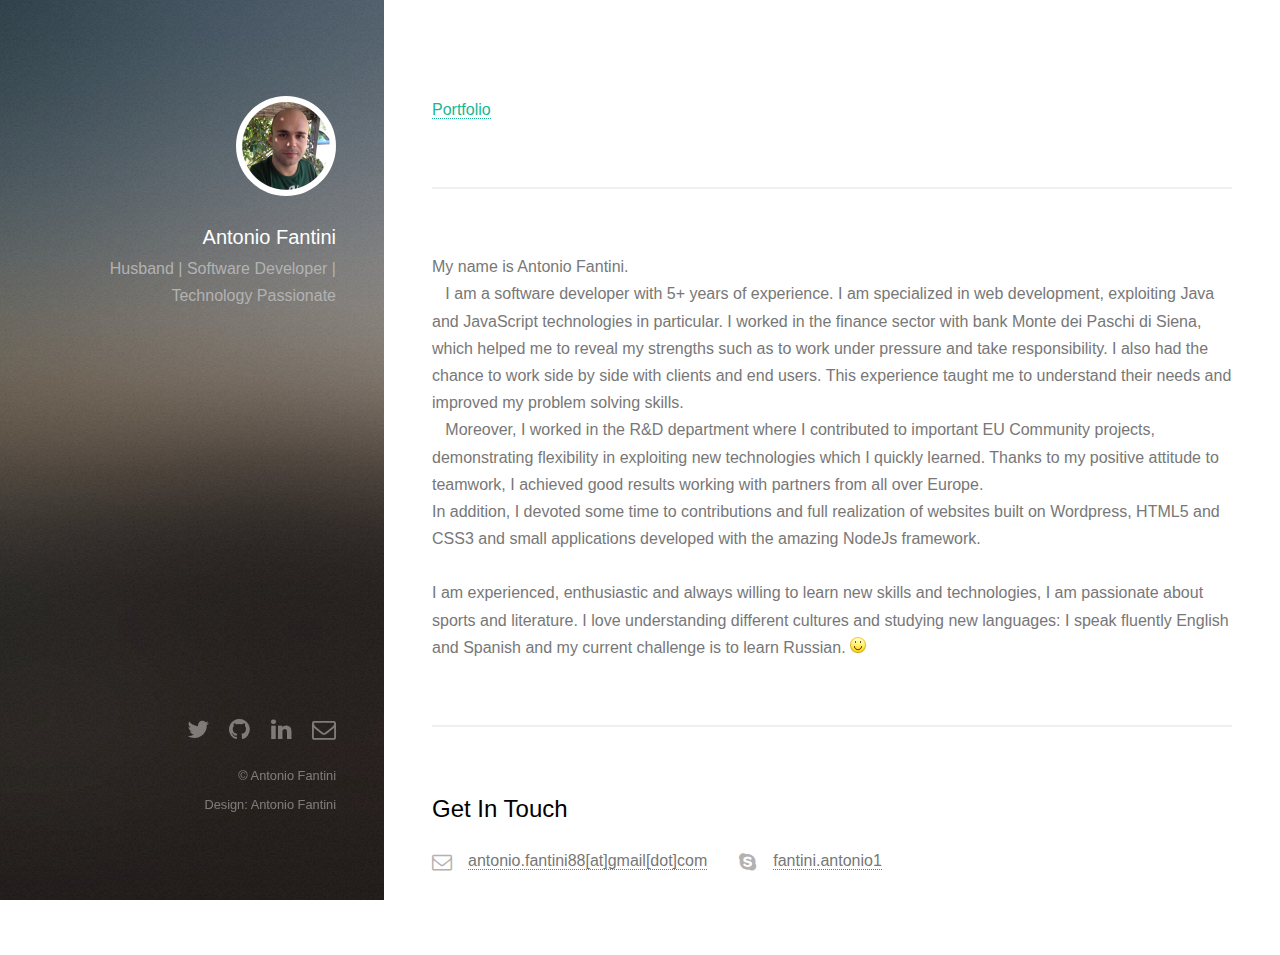
==== commit 5032fc28: "Commit" ====
--- a/index.html
+++ b/index.html
@@ -56,7 +56,7 @@
 						<br/>
 						In addition, I devoted some time to contributions and full realization of <strong>websites</strong> built on <strong>Wordpress</strong>, <strong>HTML5</strong> and <strong>CSS3</strong> and small applications developed with the amazing <strong>NodeJs</strong> framework.
 						<br/> <br/>						
-						I am experienced, enthusiastic and always willing to learn new skills and technologies, I am passionate about sports and literature. As main hobby I love learning new languages: I studied English and Spanish, my current challenge is to learn Russian. <img src ="images/smile_3.png"></img> 
+						I am experienced, enthusiastic and always willing to learn new skills and technologies, I am passionate about sports and literature. I love understanding different cultures and studying new languages: I speak fluently English and Spanish and my current challenge is to learn Russian. <img src ="images/smile_3.png"></img> 
 						<!--Also I am proud contributor to <a href="#">Dynamic Duo</a> blog, of which I am founder, together with my colleague, mentor and close friend <a href="http://www.antonioscatoloni.it">Antonio Scatoloni</a>.</p> --> 
 						
 						<div class="gototop js-top">
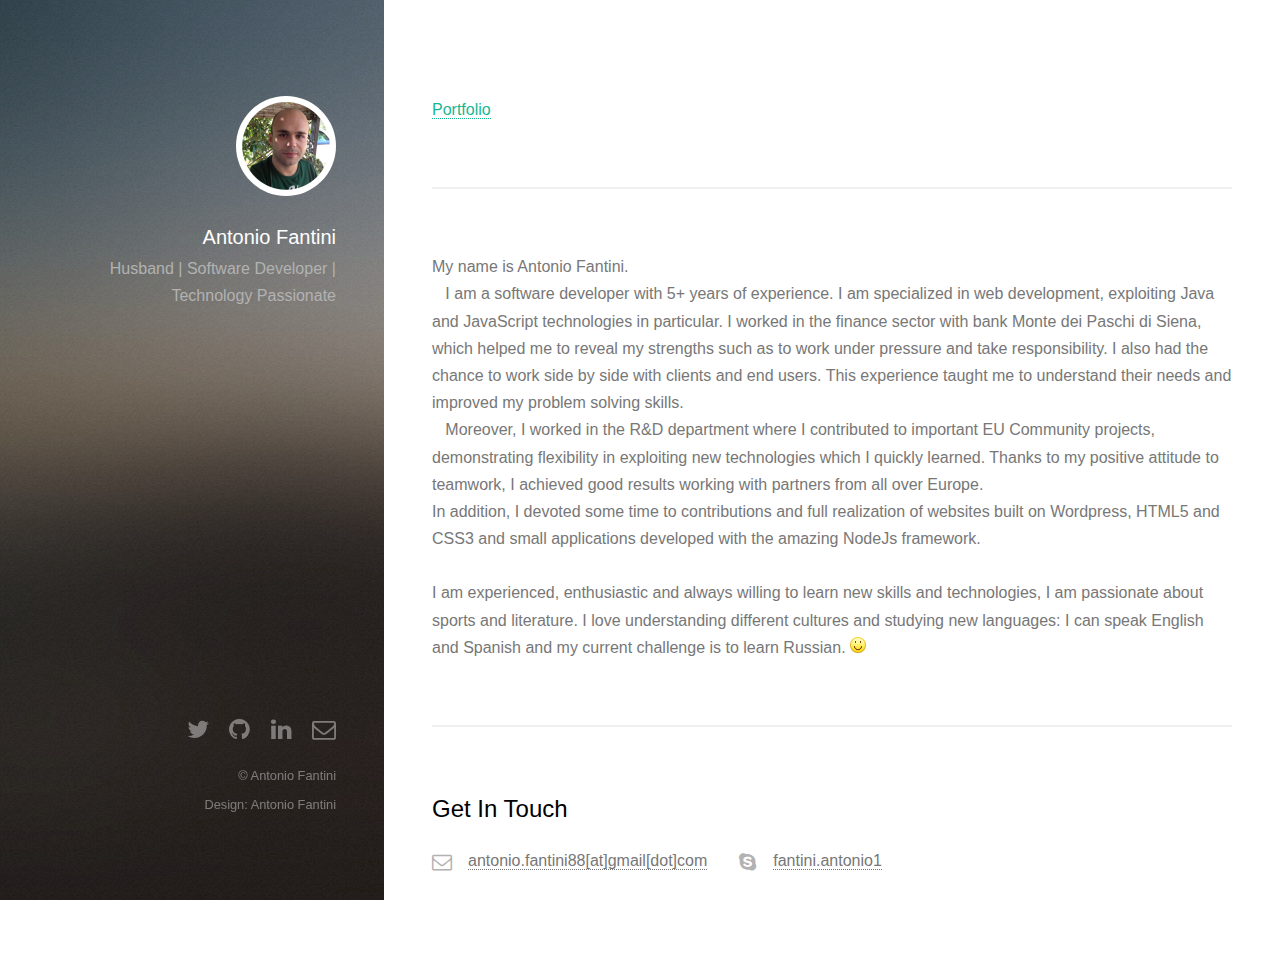
==== commit 15655ee3: "Commit" ====
--- a/index.html
+++ b/index.html
@@ -56,7 +56,7 @@
 						<br/>
 						In addition, I devoted some time to contributions and full realization of <strong>websites</strong> built on <strong>Wordpress</strong>, <strong>HTML5</strong> and <strong>CSS3</strong> and small applications developed with the amazing <strong>NodeJs</strong> framework.
 						<br/> <br/>						
-						I am experienced, enthusiastic and always willing to learn new skills and technologies, I am passionate about sports and literature. I love understanding different cultures and studying new languages: I speak fluently English and Spanish and my current challenge is to learn Russian. <img src ="images/smile_3.png"></img> 
+						I am experienced, enthusiastic and always willing to learn new skills and technologies, I am passionate about sports and literature. I love understanding different cultures and studying new languages: I can speak English and Spanish and my current challenge is to learn Russian. <img src ="images/smile_3.png"></img> 
 						<!--Also I am proud contributor to <a href="#">Dynamic Duo</a> blog, of which I am founder, together with my colleague, mentor and close friend <a href="http://www.antonioscatoloni.it">Antonio Scatoloni</a>.</p> --> 
 						
 						<div class="gototop js-top">
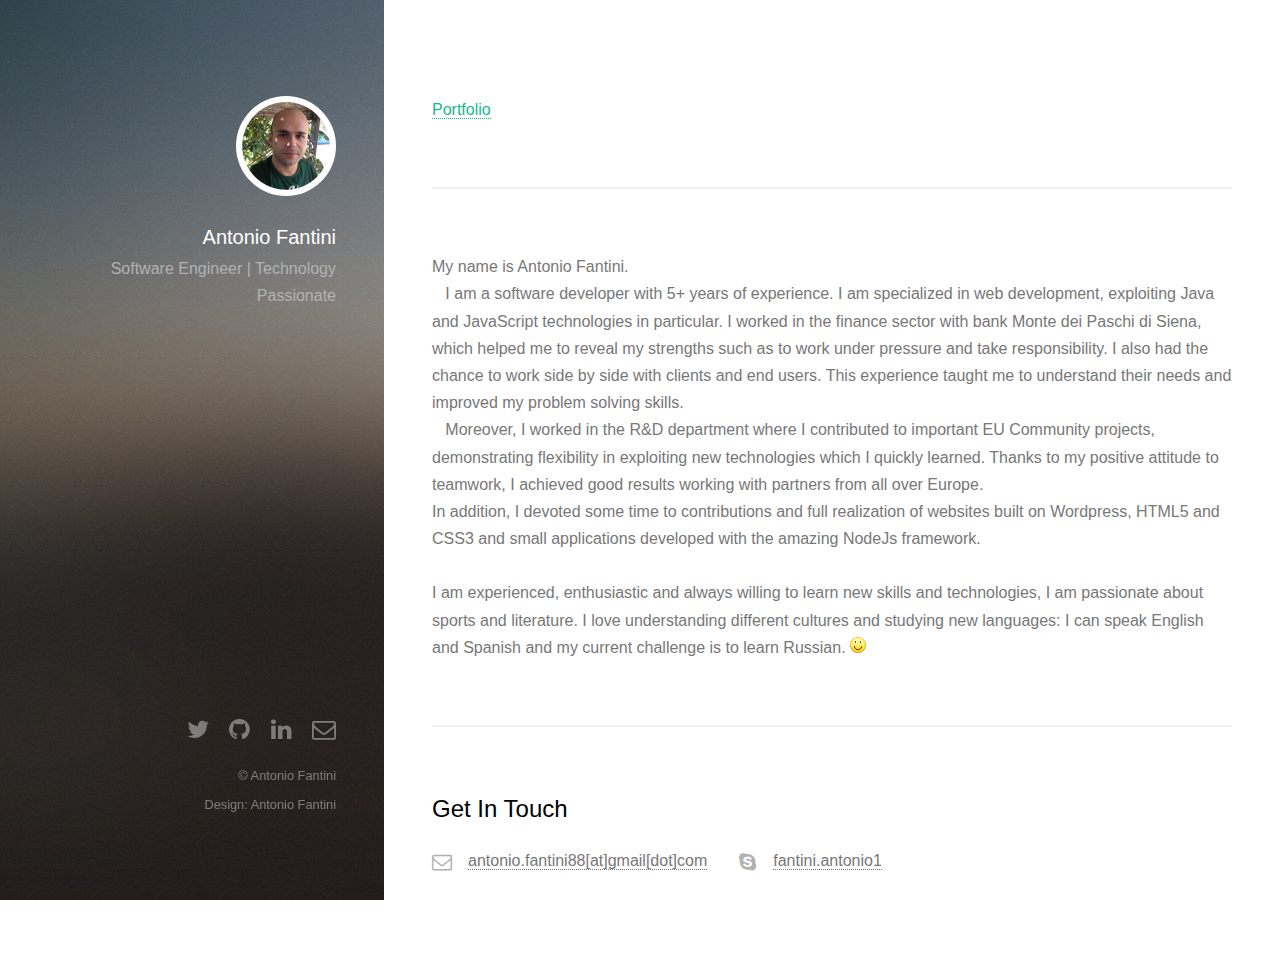
==== commit 62bf8907: "Update" ====
--- a/index.html
+++ b/index.html
@@ -10,8 +10,8 @@
 		<title>Antonio Fantini</title>
 		<meta charset="utf-8" />
 		<meta name="viewport" content="width=device-width, initial-scale=1" />
-		<meta name="description" content="Italy based software developer specialized in Java, JavaScript and websites realization" />
-		<meta name="keywords" content="rimini, emilia romagna, programmatore, software, developer, website, siti web" />
+		<meta name="description" content="Italy based software engineer specialized in Java, JavaScript and websites realization" />
+		<meta name="keywords" content="rimini, emilia romagna, programmatore, software, developer, website, siti web, Brno" />
 		<meta name="author" content="Antonio Fantini" />
 		<!--[if lte IE 8]><script src="assets/js/ie/html5shiv.js"></script><![endif]-->
 		<link rel="stylesheet" href="assets/css/main.css" />
@@ -38,7 +38,7 @@
 					<br />
 				</h1>
 				<p>
-					Husband | Software Developer | Technology Passionate</p>
+				      Software Engineer | Technology Passionate</p>
 			</header>
 
 		<!-- Main -->
@@ -125,4 +125,4 @@
 			<script src="js/main.js"></script>
 
 	</body>
-</html>+</html>
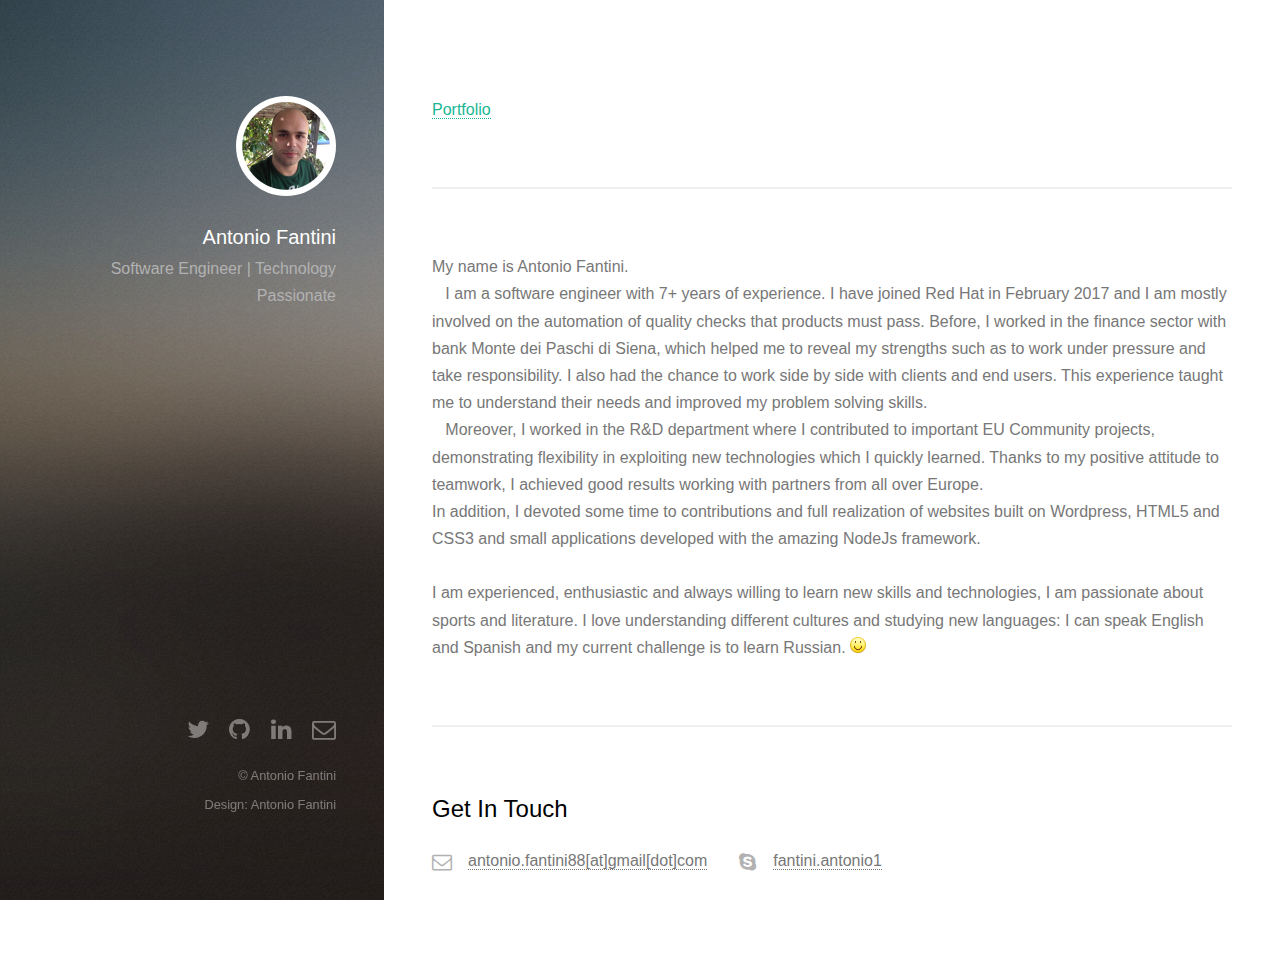
==== commit 5412eddd: "Update" ====
--- a/index.html
+++ b/index.html
@@ -49,8 +49,8 @@
 						<header class="major">
 							My name is <strong>Antonio Fantini</strong>.
 						</header>
-						&nbsp;&nbsp;&nbsp;I am a software developer with 5+ years of experience. I am specialized in web development, exploiting <strong>Java</strong> and <strong>JavaScript</strong> technologies in particular.
- 						I worked in the <strong>finance</strong> sector with bank Monte dei Paschi di Siena, which helped me to reveal my strengths such as to work under pressure and take responsibility.  I also had the chance to work side by side with clients and end users. This experience taught me to understand their needs and improved my problem solving skills.
+						&nbsp;&nbsp;&nbsp;I am a software engineer with 7+ years of experience. I have joined <strong>Red Hat</strong> in February 2017 and I am mostly involved on the automation of quality checks that products must pass. 
+ 						Before, I worked in the <strong>finance</strong> sector with bank Monte dei Paschi di Siena, which helped me to reveal my strengths such as to work under pressure and take responsibility.  I also had the chance to work side by side with clients and end users. This experience taught me to understand their needs and improved my problem solving skills.
  						<br/>
 						&nbsp;&nbsp;&nbsp;Moreover, I worked in the <strong>R&D</strong> department where I contributed to important EU Community projects, demonstrating flexibility in exploiting new technologies which I quickly learned. Thanks to my positive attitude to teamwork, I achieved good results working with partners from all over Europe.
 						<br/>
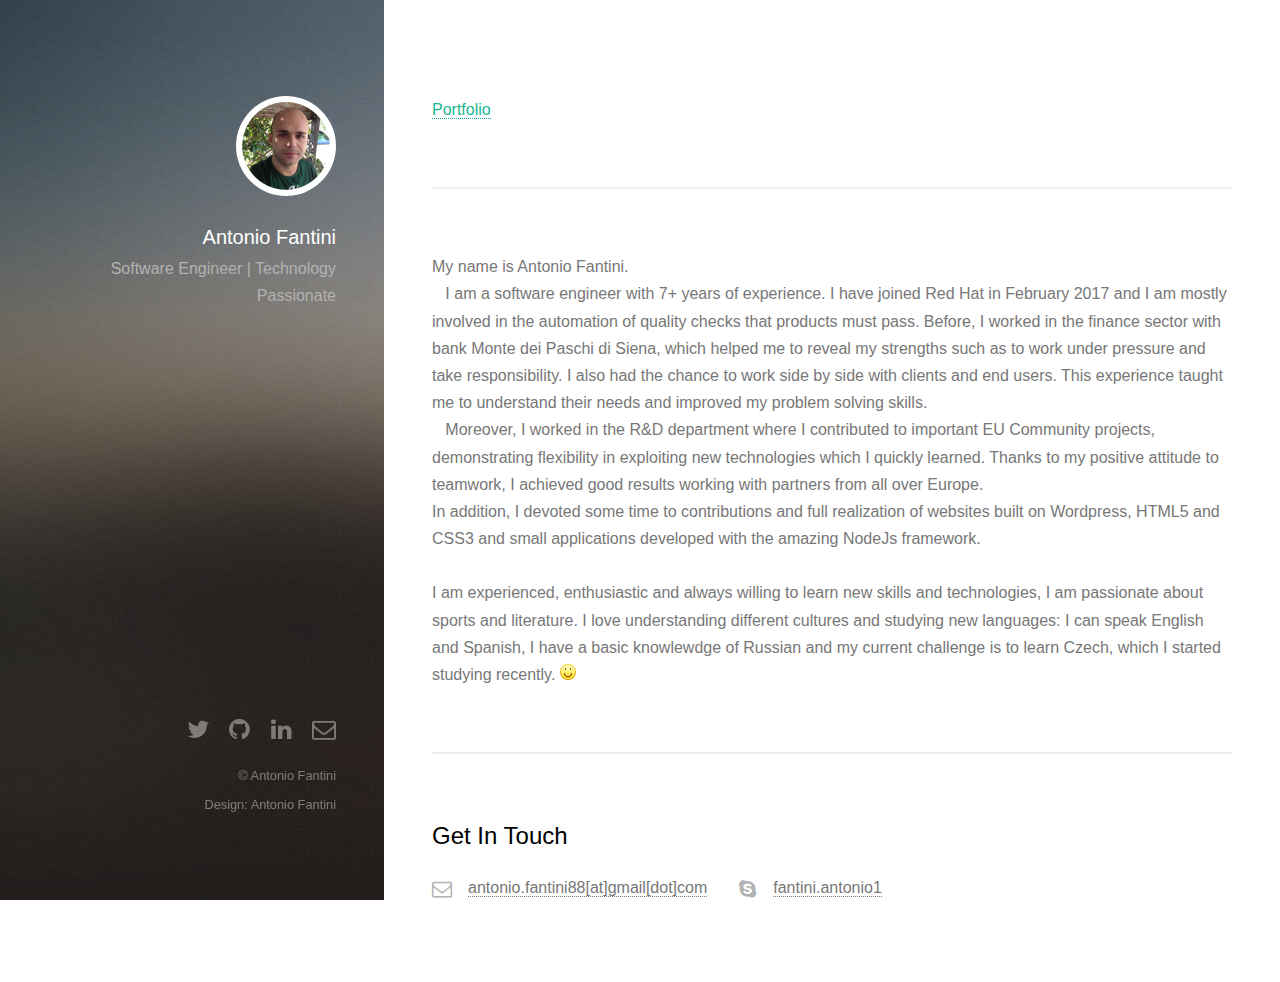
==== commit 8a31565d: "Update" ====
--- a/index.html
+++ b/index.html
@@ -49,14 +49,14 @@
 						<header class="major">
 							My name is <strong>Antonio Fantini</strong>.
 						</header>
-						&nbsp;&nbsp;&nbsp;I am a software engineer with 7+ years of experience. I have joined <strong>Red Hat</strong> in February 2017 and I am mostly involved on the automation of quality checks that products must pass. 
+						&nbsp;&nbsp;&nbsp;I am a software engineer with 7+ years of experience. I have joined <strong>Red Hat</strong> in February 2017 and I am mostly involved in the automation of quality checks that products must pass. 
  						Before, I worked in the <strong>finance</strong> sector with bank Monte dei Paschi di Siena, which helped me to reveal my strengths such as to work under pressure and take responsibility.  I also had the chance to work side by side with clients and end users. This experience taught me to understand their needs and improved my problem solving skills.
  						<br/>
 						&nbsp;&nbsp;&nbsp;Moreover, I worked in the <strong>R&D</strong> department where I contributed to important EU Community projects, demonstrating flexibility in exploiting new technologies which I quickly learned. Thanks to my positive attitude to teamwork, I achieved good results working with partners from all over Europe.
 						<br/>
 						In addition, I devoted some time to contributions and full realization of <strong>websites</strong> built on <strong>Wordpress</strong>, <strong>HTML5</strong> and <strong>CSS3</strong> and small applications developed with the amazing <strong>NodeJs</strong> framework.
 						<br/> <br/>						
-						I am experienced, enthusiastic and always willing to learn new skills and technologies, I am passionate about sports and literature. I love understanding different cultures and studying new languages: I can speak English and Spanish and my current challenge is to learn Russian. <img src ="images/smile_3.png"></img> 
+						I am experienced, enthusiastic and always willing to learn new skills and technologies, I am passionate about sports and literature. I love understanding different cultures and studying new languages: I can speak English and Spanish, I have a basic knowlewdge of Russian and my current challenge is to learn Czech, which I started studying recently. <img src ="images/smile_3.png"></img> 
 						<!--Also I am proud contributor to <a href="#">Dynamic Duo</a> blog, of which I am founder, together with my colleague, mentor and close friend <a href="http://www.antonioscatoloni.it">Antonio Scatoloni</a>.</p> --> 
 						
 						<div class="gototop js-top">
